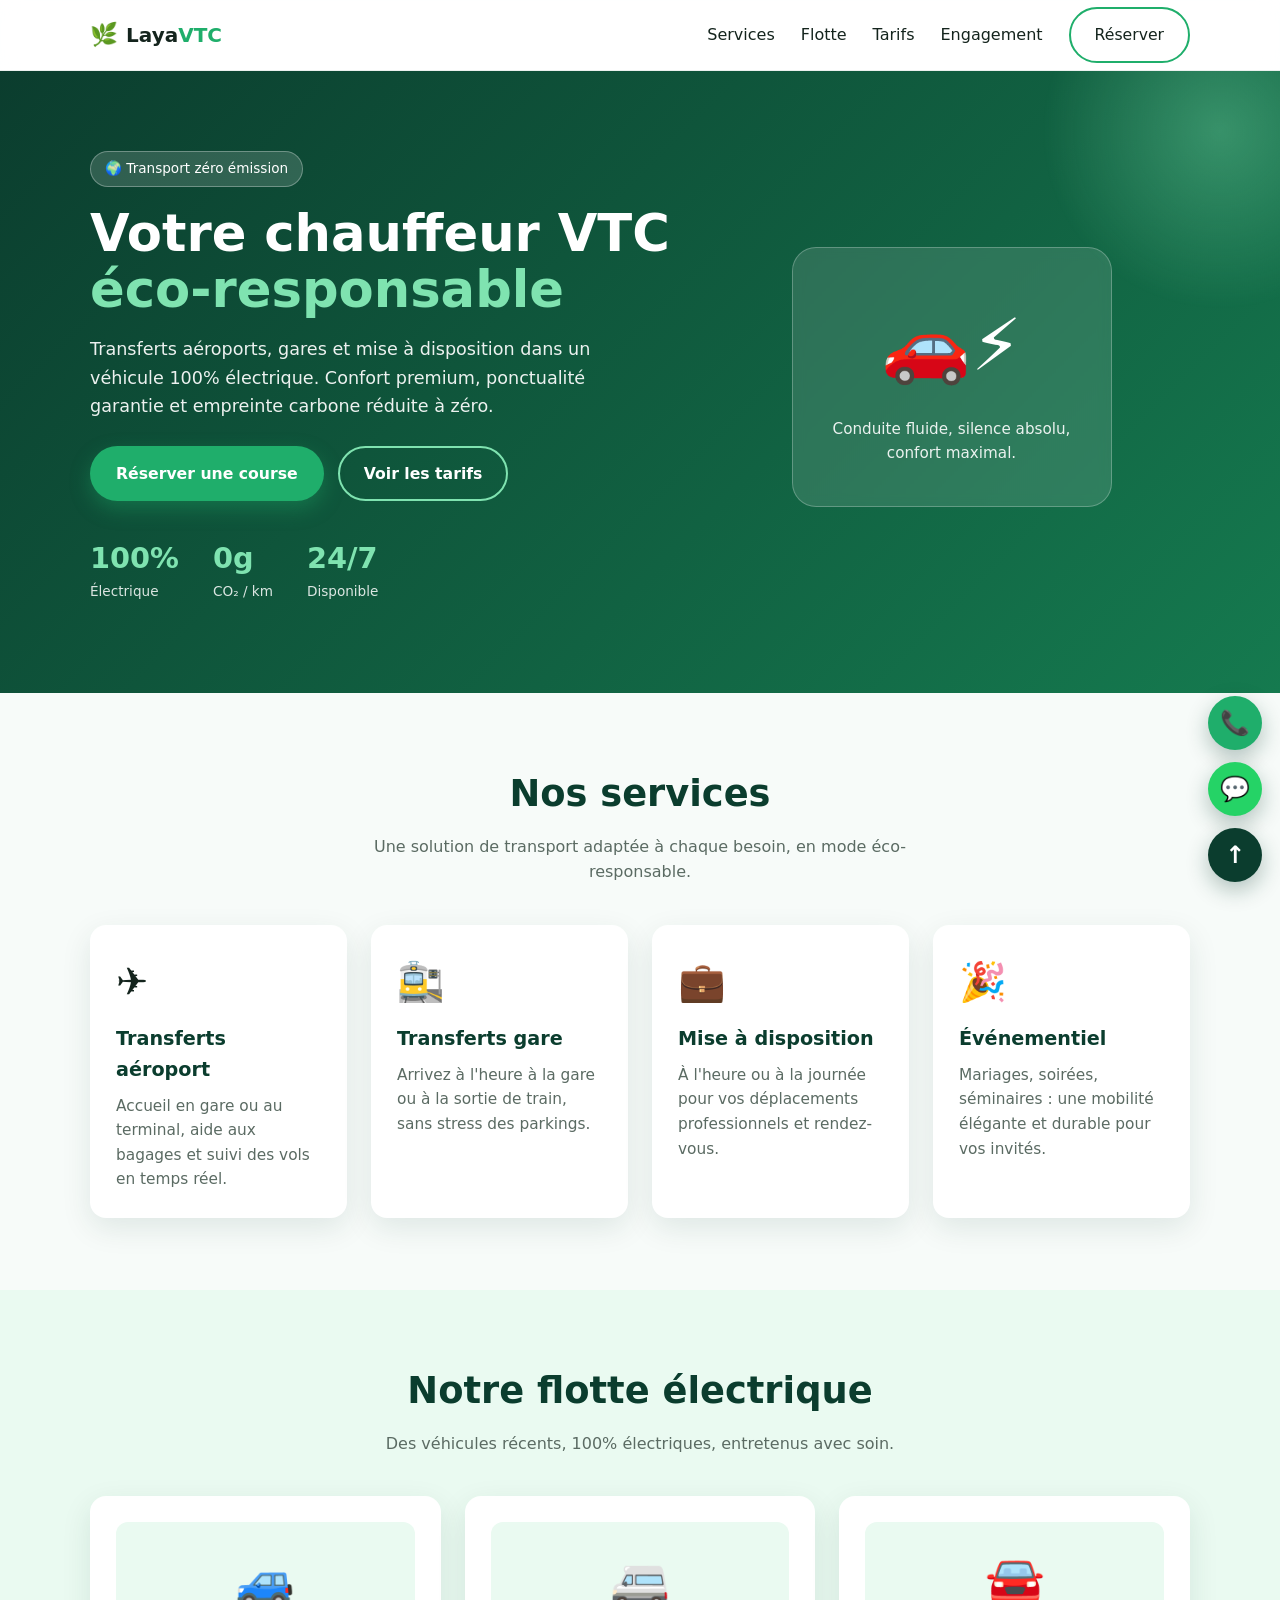
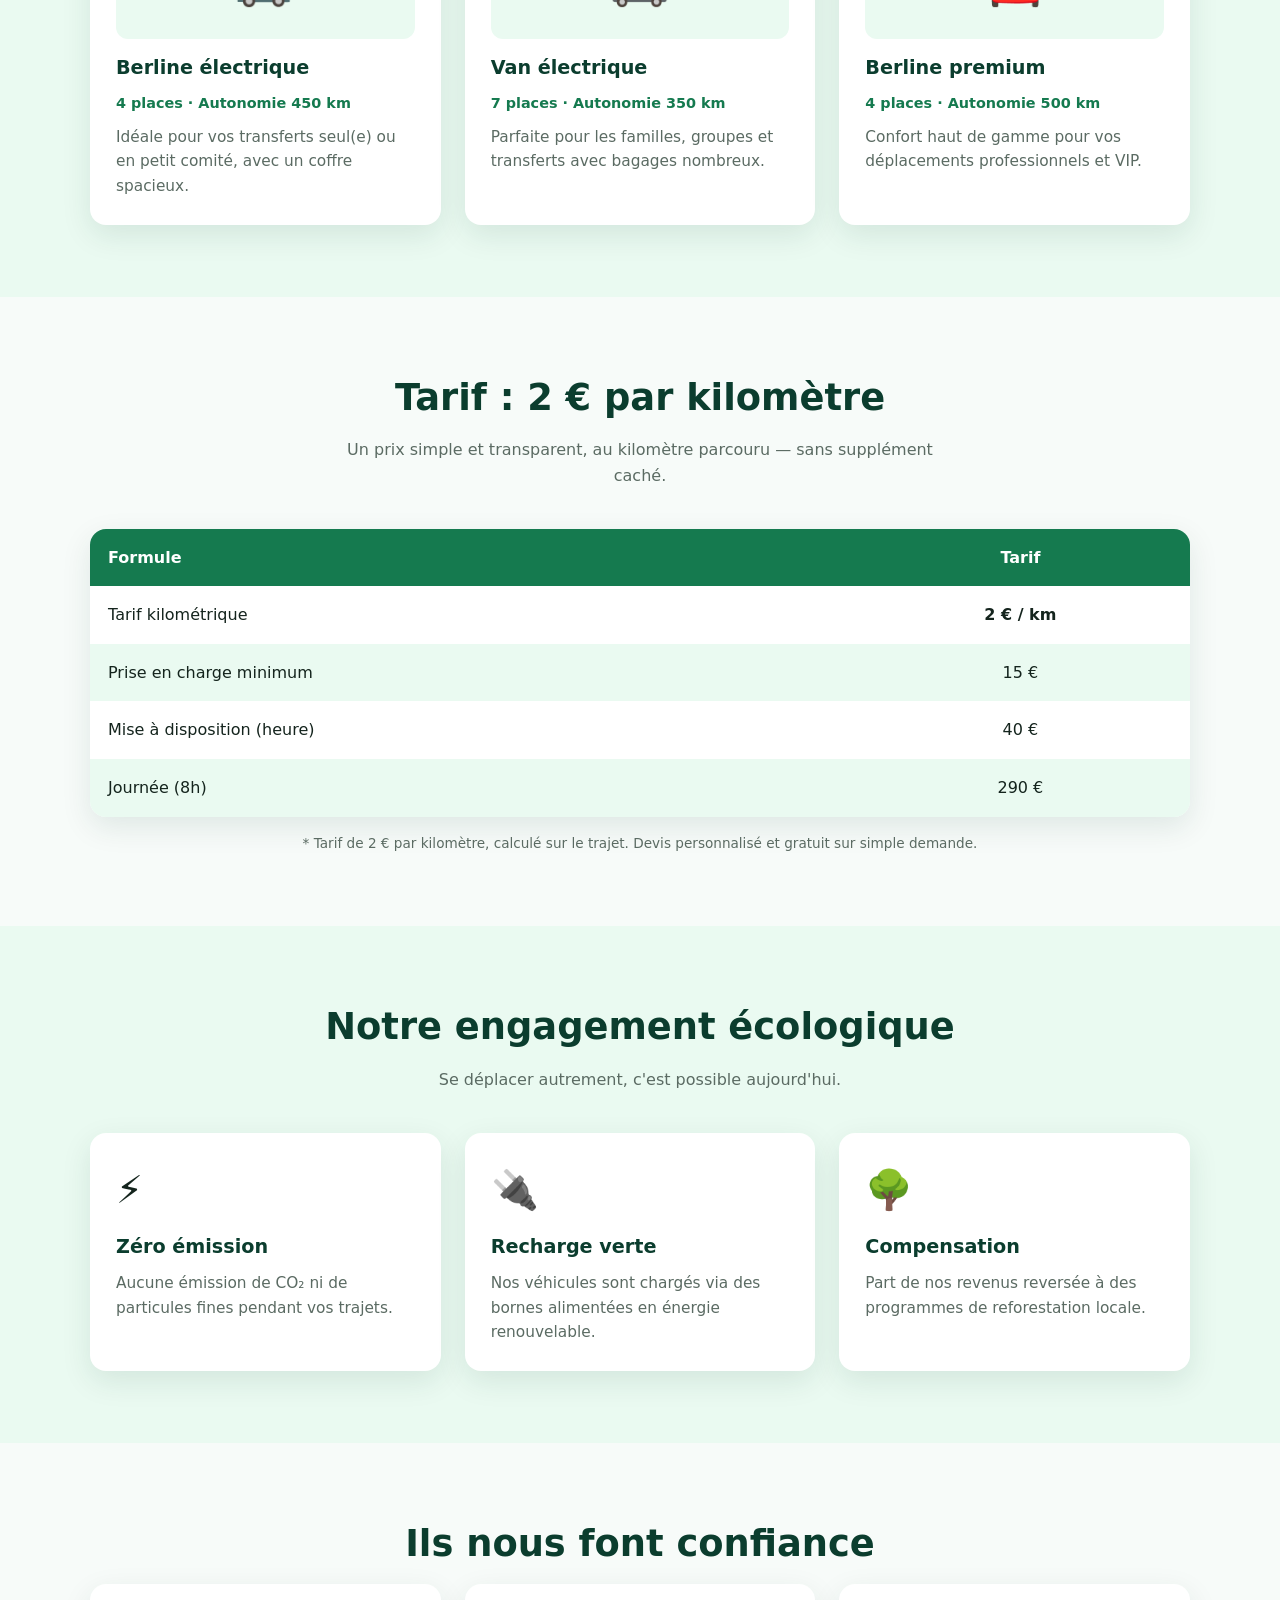
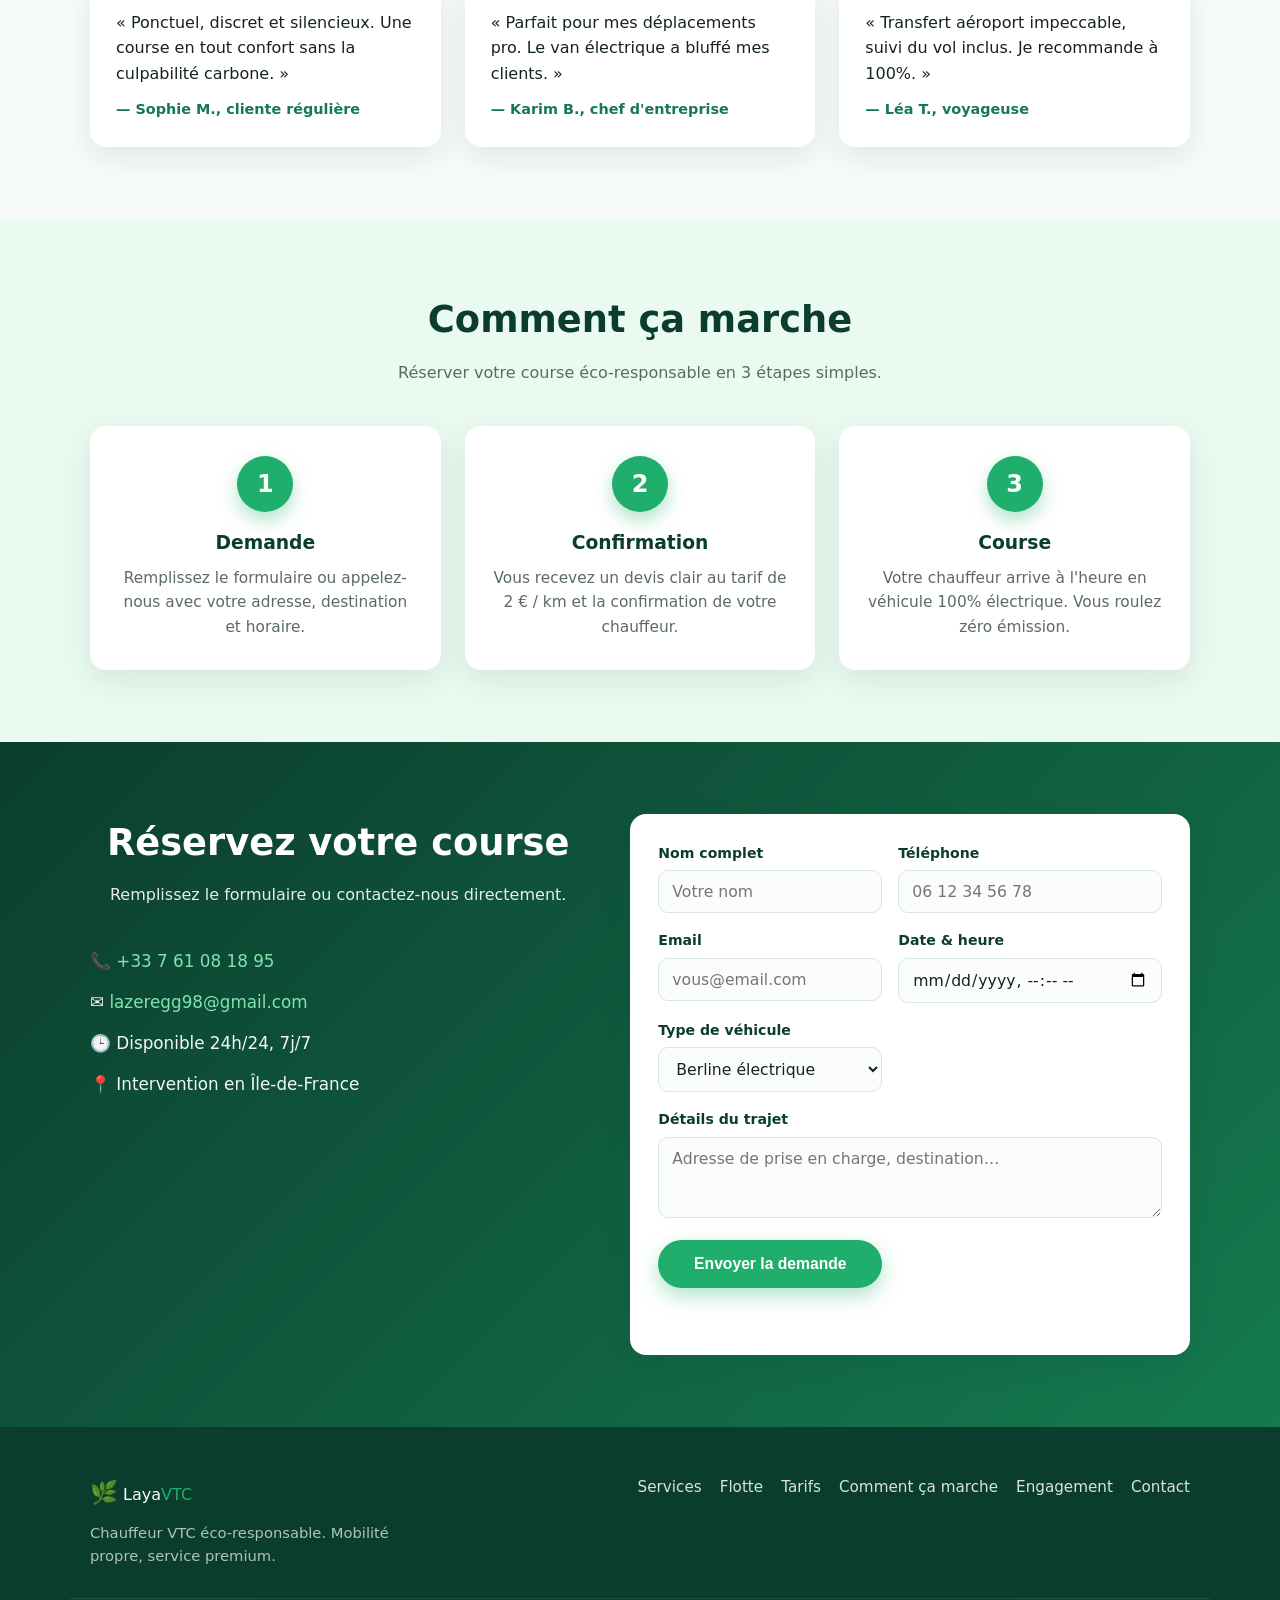
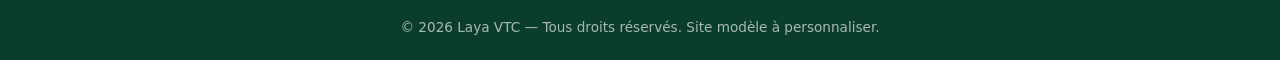
==== index.html @ 5035196f "Laya VTC : site vitrine VTC éco-responsable (Île-de-France, 2€/km, formulaire mail)" ====
<!DOCTYPE html>
<html lang="fr">
<head>
  <meta charset="UTF-8" />
  <meta name="viewport" content="width=device-width, initial-scale=1.0" />
  <meta name="description" content="Laya VTC — Chauffeur VTC éco-responsable. Transferts aéroports, gares et mise à disposition en véhicule 100% électrique. Réservez votre course zéro émission." />
  <title>Laya VTC — Chauffeur VTC éco-responsable en Île-de-France</title>
  <meta property="og:title" content="Laya VTC — Chauffeur VTC éco-responsable" />
  <meta property="og:description" content="Transferts aéroports, gares et mise à disposition en véhicule 100% électrique. Tarif 2 € / km en Île-de-France." />
  <meta property="og:type" content="website" />
  <meta property="og:locale" content="fr_FR" />
  <meta name="twitter:card" content="summary" />
  <meta name="theme-color" content="#0b3d2e" />
  <link rel="icon" href="data:image/svg+xml,%3Csvg xmlns='http://www.w3.org/2000/svg' viewBox='0 0 100 100'%3E%3Ctext y='.9em' font-size='90'%3E%F0%9F%8C%BF%3C/text%3E%3C/svg%3E" />
  <link rel="stylesheet" href="styles.css" />
</head>
<body>

  <!-- ===== HEADER / NAV ===== -->
  <header class="site-header" id="top">
    <div class="container nav">
      <a href="#top" class="logo">
        <span class="logo-mark">🌿</span>
        <span class="logo-text">Laya<span class="logo-accent">VTC</span></span>
      </a>
      <button class="nav-toggle" aria-label="Ouvrir le menu" aria-expanded="false">☰</button>
      <nav class="nav-links" aria-label="Navigation principale">
        <a href="#services">Services</a>
        <a href="#flotte">Flotte</a>
        <a href="#tarifs">Tarifs</a>
        <a href="#engagement">Engagement</a>
        <a href="#contact" class="btn btn-ghost">Réserver</a>
      </nav>
    </div>
  </header>

  <!-- ===== HERO ===== -->
  <section class="hero">
    <div class="container hero-inner">
      <div class="hero-text">
        <span class="badge">🌍 Transport zéro émission</span>
        <h1>Votre chauffeur VTC<br /><span class="hl">éco-responsable</span></h1>
        <p class="lead">
          Transferts aéroports, gares et mise à disposition dans un véhicule 100% électrique.
          Confort premium, ponctualité garantie et empreinte carbone réduite à zéro.
        </p>
        <div class="hero-actions">
          <a href="#contact" class="btn btn-primary">Réserver une course</a>
          <a href="#tarifs" class="btn btn-ghost">Voir les tarifs</a>
        </div>
        <ul class="hero-stats">
          <li><strong>100%</strong><span>Électrique</span></li>
          <li><strong>0g</strong><span>CO₂ / km</span></li>
          <li><strong>24/7</strong><span>Disponible</span></li>
        </ul>
      </div>
      <div class="hero-visual" aria-hidden="true">
        <div class="leaf-card">
          <div class="leaf-big">🚗⚡</div>
          <p>Conduite fluide, silence absolu, confort maximal.</p>
        </div>
      </div>
    </div>
  </section>

  <!-- ===== SERVICES ===== -->
  <section class="section" id="services">
    <div class="container">
      <h2 class="section-title">Nos services</h2>
      <p class="section-sub">Une solution de transport adaptée à chaque besoin, en mode éco-responsable.</p>
      <div class="grid grid-4">
        <article class="card">
          <div class="card-icon">✈️</div>
          <h3>Transferts aéroport</h3>
          <p>Accueil en gare ou au terminal, aide aux bagages et suivi des vols en temps réel.</p>
        </article>
        <article class="card">
          <div class="card-icon">🚉</div>
          <h3>Transferts gare</h3>
          <p>Arrivez à l'heure à la gare ou à la sortie de train, sans stress des parkings.</p>
        </article>
        <article class="card">
          <div class="card-icon">💼</div>
          <h3>Mise à disposition</h3>
          <p>À l'heure ou à la journée pour vos déplacements professionnels et rendez-vous.</p>
        </article>
        <article class="card">
          <div class="card-icon">🎉</div>
          <h3>Événementiel</h3>
          <p>Mariages, soirées, séminaires : une mobilité élégante et durable pour vos invités.</p>
        </article>
      </div>
    </div>
  </section>

  <!-- ===== FLOTTE ===== -->
  <section class="section section-alt" id="flotte">
    <div class="container">
      <h2 class="section-title">Notre flotte électrique</h2>
      <p class="section-sub">Des véhicules récents, 100% électriques, entretenus avec soin.</p>
      <div class="grid grid-3">
        <article class="fleet-card">
          <div class="fleet-img">🚙</div>
          <h3>Berline électrique</h3>
          <p class="fleet-meta">4 places · Autonomie 450 km</p>
          <p>Idéale pour vos transferts seul(e) ou en petit comité, avec un coffre spacieux.</p>
        </article>
        <article class="fleet-card">
          <div class="fleet-img">🚐</div>
          <h3>Van électrique</h3>
          <p class="fleet-meta">7 places · Autonomie 350 km</p>
          <p>Parfaite pour les familles, groupes et transferts avec bagages nombreux.</p>
        </article>
        <article class="fleet-card">
          <div class="fleet-img">🚘</div>
          <h3>Berline premium</h3>
          <p class="fleet-meta">4 places · Autonomie 500 km</p>
          <p>Confort haut de gamme pour vos déplacements professionnels et VIP.</p>
        </article>
      </div>
    </div>
  </section>

  <!-- ===== TARIFS ===== -->
  <section class="section" id="tarifs">
    <div class="container">
      <h2 class="section-title">Tarif : 2 € par kilomètre</h2>
      <p class="section-sub">Un prix simple et transparent, au kilomètre parcouru — sans supplément caché.</p>
      <div class="table-wrap">
        <table class="tarifs">
          <thead>
            <tr>
              <th>Formule</th>
              <th>Tarif</th>
            </tr>
          </thead>
          <tbody>
            <tr><td>Tarif kilométrique</td><td><strong>2 € / km</strong></td></tr>
            <tr><td>Prise en charge minimum</td><td>15 €</td></tr>
            <tr><td>Mise à disposition (heure)</td><td>40 €</td></tr>
            <tr><td>Journée (8h)</td><td>290 €</td></tr>
          </tbody>
        </table>
      </div>
      <p class="note">* Tarif de 2 € par kilomètre, calculé sur le trajet. Devis personnalisé et gratuit sur simple demande.</p>
    </div>
  </section>

  <!-- ===== ENGAGEMENT ===== -->
  <section class="section section-alt" id="engagement">
    <div class="container">
      <h2 class="section-title">Notre engagement écologique</h2>
      <p class="section-sub">Se déplacer autrement, c'est possible aujourd'hui.</p>
      <div class="grid grid-3">
        <article class="eco-card">
          <div class="eco-icon">⚡</div>
          <h3>Zéro émission</h3>
          <p>Aucune émission de CO₂ ni de particules fines pendant vos trajets.</p>
        </article>
        <article class="eco-card">
          <div class="eco-icon">🔌</div>
          <h3>Recharge verte</h3>
          <p>Nos véhicules sont chargés via des bornes alimentées en énergie renouvelable.</p>
        </article>
        <article class="eco-card">
          <div class="eco-icon">🌳</div>
          <h3>Compensation</h3>
          <p>Part de nos revenus reversée à des programmes de reforestation locale.</p>
        </article>
      </div>
    </div>
  </section>

  <!-- ===== TÉMOIGNAGES ===== -->
  <section class="section" id="temoignages">
    <div class="container">
      <h2 class="section-title">Ils nous font confiance</h2>
      <div class="grid grid-3">
        <blockquote class="quote">
          <p>« Ponctuel, discret et silencieux. Une course en tout confort sans la culpabilité carbone. »</p>
          <footer>— Sophie M., cliente régulière</footer>
        </blockquote>
        <blockquote class="quote">
          <p>« Parfait pour mes déplacements pro. Le van électrique a bluffé mes clients. »</p>
          <footer>— Karim B., chef d'entreprise</footer>
        </blockquote>
        <blockquote class="quote">
          <p>« Transfert aéroport impeccable, suivi du vol inclus. Je recommande à 100%. »</p>
          <footer>— Léa T., voyageuse</footer>
        </blockquote>
      </div>
    </div>
  </section>

  <!-- ===== COMMENT ÇA MARCHE ===== -->
  <section class="section section-alt" id="comment">
    <div class="container">
      <h2 class="section-title">Comment ça marche</h2>
      <p class="section-sub">Réserver votre course éco-responsable en 3 étapes simples.</p>
      <div class="grid grid-3 steps">
        <div class="step-card">
          <div class="step-num">1</div>
          <h3>Demande</h3>
          <p>Remplissez le formulaire ou appelez-nous avec votre adresse, destination et horaire.</p>
        </div>
        <div class="step-card">
          <div class="step-num">2</div>
          <h3>Confirmation</h3>
          <p>Vous recevez un devis clair au tarif de 2 € / km et la confirmation de votre chauffeur.</p>
        </div>
        <div class="step-card">
          <div class="step-num">3</div>
          <h3>Course</h3>
          <p>Votre chauffeur arrive à l'heure en véhicule 100% électrique. Vous roulez zéro émission.</p>
        </div>
      </div>
    </div>
  </section>

  <!-- ===== CONTACT ===== -->
  <section class="section section-contact" id="contact">
    <div class="container contact-inner">
      <div class="contact-info">
        <h2 class="section-title light">Réservez votre course</h2>
        <p class="section-sub light">Remplissez le formulaire ou contactez-nous directement.</p>
        <ul class="contact-list">
          <li>📞 <a href="tel:+33761081895">+33 7 61 08 18 95</a></li>
          <li>✉️ <a href="mailto:lazeregg98@gmail.com">lazeregg98@gmail.com</a></li>
          <li>🕒 Disponible 24h/24, 7j/7</li>
          <li>📍 Intervention en Île-de-France</li>
        </ul>
      </div>
      <form class="contact-form" id="booking-form" novalidate>
        <div class="field">
          <label for="name">Nom complet</label>
          <input type="text" id="name" name="name" required placeholder="Votre nom" />
        </div>
        <div class="field">
          <label for="phone">Téléphone</label>
          <input type="tel" id="phone" name="phone" required placeholder="06 12 34 56 78" />
        </div>
        <div class="field">
          <label for="email">Email</label>
          <input type="email" id="email" name="email" required placeholder="vous@email.com" />
        </div>
        <div class="field">
          <label for="date">Date & heure</label>
          <input type="datetime-local" id="date" name="date" required />
        </div>
        <div class="field">
          <label for="vehicule">Type de véhicule</label>
          <select id="vehicule" name="vehicule">
            <option value="berline">Berline électrique</option>
            <option value="van">Van électrique</option>
            <option value="premium">Berline premium</option>
          </select>
        </div>
        <div class="field field-full">
          <label for="message">Détails du trajet</label>
          <textarea id="message" name="message" rows="3" placeholder="Adresse de prise en charge, destination…"></textarea>
        </div>
        <button type="submit" class="btn btn-primary btn-full">Envoyer la demande</button>
        <p class="form-status" id="form-status" role="status" aria-live="polite"></p>
      </form>
    </div>
  </section>

  <!-- ===== BOUTON FLOTTANT (appel / WhatsApp) ===== -->
  <div class="float-actions" aria-label="Actions rapides">
    <a class="float-btn float-call" href="tel:+33761081895" aria-label="Appeler Laya VTC">📞</a>
    <a class="float-btn float-wa" href="https://wa.me/33761081895" target="_blank" rel="noopener" aria-label="WhatsApp Laya VTC">💬</a>
    <a class="float-btn float-top" href="#top" aria-label="Haut de page">↑</a>
  </div>

  <!-- ===== FOOTER ===== -->
  <footer class="site-footer">
    <div class="container footer-inner">
      <div class="footer-brand">
        <span class="logo-mark">🌿</span>
        <span class="logo-text">Laya<span class="logo-accent">VTC</span></span>
        <p>Chauffeur VTC éco-responsable. Mobilité propre, service premium.</p>
      </div>
      <nav class="footer-links" aria-label="Liens de pied de page">
        <a href="#services">Services</a>
        <a href="#flotte">Flotte</a>
        <a href="#tarifs">Tarifs</a>
        <a href="#comment">Comment ça marche</a>
        <a href="#engagement">Engagement</a>
        <a href="#contact">Contact</a>
      </nav>
    </div>
    <div class="container footer-bottom">
      <p>© <span id="year"></span> Laya VTC — Tous droits réservés. Site modèle à personnaliser.</p>
    </div>
  </footer>

  <script src="script.js"></script>
</body>
</html>
---- styles.css ----
/* ===== Variables & reset ===== */
:root {
  --green-900: #0b3d2e;
  --green-700: #157a4f;
  --green-500: #1fae6b;
  --green-300: #7fe3b0;
  --green-50:  #eafaf1;
  --ink:       #14241d;
  --muted:     #5b6b63;
  --white:     #ffffff;
  --bg:        #f7fbf9;
  --shadow:    0 10px 30px rgba(11, 61, 46, 0.10);
  --radius:    16px;
  --maxw:      1140px;
  font-synthesis: none;
}

* { box-sizing: border-box; margin: 0; padding: 0; }

html { scroll-behavior: smooth; }

body {
  font-family: "Segoe UI", system-ui, -apple-system, Roboto, Helvetica, Arial, sans-serif;
  color: var(--ink);
  background: var(--bg);
  line-height: 1.6;
  -webkit-font-smoothing: antialiased;
}

img { max-width: 100%; display: block; }

.container {
  width: 100%;
  max-width: var(--maxw);
  margin: 0 auto;
  padding: 0 20px;
}

/* ===== Buttons ===== */
.btn {
  display: inline-block;
  padding: 13px 24px;
  border-radius: 999px;
  font-weight: 600;
  text-decoration: none;
  font-size: 0.98rem;
  cursor: pointer;
  border: 2px solid transparent;
  transition: transform .15s ease, box-shadow .15s ease, background .15s ease;
}
.btn:hover { transform: translateY(-2px); }
.btn-primary {
  background: var(--green-500);
  color: var(--white);
  box-shadow: 0 8px 20px rgba(31, 174, 107, 0.35);
}
.btn-primary:hover { background: var(--green-700); }
.btn-ghost {
  background: transparent;
  color: var(--green-700);
  border-color: var(--green-500);
}
.btn-ghost:hover { background: var(--green-50); }
.btn-full { width: 100%; margin-top: 6px; }

/* ===== Header ===== */
.site-header {
  position: sticky;
  top: 0;
  z-index: 50;
  background: rgba(255, 255, 255, 0.9);
  backdrop-filter: blur(10px);
  border-bottom: 1px solid rgba(11, 61, 46, 0.08);
}
.nav {
  display: flex;
  align-items: center;
  justify-content: space-between;
  height: 70px;
}
.logo { display: flex; align-items: center; gap: 8px; text-decoration: none; color: var(--ink); font-weight: 700; font-size: 1.25rem; }
.logo-mark { font-size: 1.4rem; }
.logo-accent { color: var(--green-500); }
.nav-links { display: flex; align-items: center; gap: 26px; }
.nav-links a { color: var(--ink); text-decoration: none; font-weight: 500; }
.nav-links a:hover { color: var(--green-700); }
.nav-toggle {
  display: none;
  background: none; border: none; font-size: 1.6rem; cursor: pointer; color: var(--green-700);
}

/* ===== Hero ===== */
.hero {
  background: linear-gradient(135deg, var(--green-900), var(--green-700));
  color: var(--white);
  padding: 80px 0 90px;
  position: relative;
  overflow: hidden;
}
.hero::after {
  content: "";
  position: absolute;
  right: -120px; top: -120px;
  width: 360px; height: 360px;
  background: radial-gradient(circle, rgba(127,227,176,0.35), transparent 70%);
}
.hero-inner {
  display: grid;
  grid-template-columns: 1.1fr 0.9fr;
  gap: 40px;
  align-items: center;
}
.badge {
  display: inline-block;
  background: rgba(255,255,255,0.15);
  border: 1px solid rgba(255,255,255,0.3);
  padding: 6px 14px;
  border-radius: 999px;
  font-size: 0.85rem;
  margin-bottom: 18px;
}
.hero h1 { font-size: clamp(2.1rem, 5vw, 3.2rem); line-height: 1.1; margin-bottom: 18px; }
.hl { color: var(--green-300); }
.lead { font-size: 1.1rem; max-width: 520px; color: rgba(255,255,255,0.92); margin-bottom: 26px; }
.hero-actions { display: flex; gap: 14px; flex-wrap: wrap; margin-bottom: 34px; }
.hero-actions .btn-ghost { color: var(--white); border-color: var(--green-300); }
.hero-actions .btn-ghost:hover { background: rgba(255,255,255,0.12); }
.hero-stats { display: flex; gap: 34px; list-style: none; }
.hero-stats li { display: flex; flex-direction: column; }
.hero-stats strong { font-size: 1.8rem; color: var(--green-300); }
.hero-stats span { font-size: 0.85rem; opacity: 0.85; }

.hero-visual { display: flex; justify-content: center; }
.leaf-card {
  background: rgba(255,255,255,0.12);
  border: 1px solid rgba(255,255,255,0.25);
  border-radius: 24px;
  padding: 40px;
  text-align: center;
  backdrop-filter: blur(6px);
  max-width: 320px;
}
.leaf-big { font-size: 4.5rem; margin-bottom: 14px; }
.leaf-card p { font-size: 0.95rem; color: rgba(255,255,255,0.9); }

/* ===== Sections ===== */
.section { padding: 72px 0; }
.section-alt { background: var(--green-50); }
.section-title { font-size: clamp(1.6rem, 3.5vw, 2.3rem); text-align: center; margin-bottom: 10px; color: var(--green-900); }
.section-sub { text-align: center; color: var(--muted); max-width: 620px; margin: 0 auto 40px; }
.section-title.light, .section-sub.light { color: var(--white); }
.section-sub.light { opacity: 0.9; }

/* ===== Grids & cards ===== */
.grid { display: grid; gap: 24px; }
.grid-3 { grid-template-columns: repeat(3, 1fr); }
.grid-4 { grid-template-columns: repeat(4, 1fr); }

.card, .fleet-card, .eco-card, .quote {
  background: var(--white);
  border-radius: var(--radius);
  padding: 26px;
  box-shadow: var(--shadow);
  transition: transform .18s ease, box-shadow .18s ease;
}
.card:hover, .fleet-card:hover, .eco-card:hover { transform: translateY(-6px); box-shadow: 0 16px 40px rgba(11,61,46,0.16); }
.card-icon, .eco-icon { font-size: 2.4rem; margin-bottom: 12px; }
.card h3, .fleet-card h3, .eco-card h3 { color: var(--green-900); margin-bottom: 8px; font-size: 1.2rem; }
.card p, .fleet-card p, .eco-card p { color: var(--muted); font-size: 0.96rem; }

.fleet-img { font-size: 3rem; text-align: center; margin-bottom: 14px; background: var(--green-50); border-radius: 12px; padding: 20px; }
.fleet-meta { color: var(--green-700) !important; font-weight: 600; font-size: 0.9rem !important; margin-bottom: 10px; }

.quote { font-style: italic; }
.quote p { color: var(--ink); margin-bottom: 12px; }
.quote footer { color: var(--green-700); font-weight: 600; font-style: normal; font-size: 0.9rem; }

/* ===== Tarifs table ===== */
.table-wrap { overflow-x: auto; border-radius: var(--radius); box-shadow: var(--shadow); background: var(--white); }
.tarifs { width: 100%; border-collapse: collapse; min-width: 540px; }
.tarifs th, .tarifs td { padding: 16px 18px; text-align: center; }
.tarifs thead { background: var(--green-700); color: var(--white); }
.tarifs th:first-child, .tarifs td:first-child { text-align: left; }
.tarifs tbody tr:nth-child(even) { background: var(--green-50); }
.tarifs tbody tr:hover { background: var(--green-300); }
.note { text-align: center; color: var(--muted); font-size: 0.85rem; margin-top: 16px; }

/* ===== Contact ===== */
.section-contact { background: linear-gradient(135deg, var(--green-900), var(--green-700)); }
.contact-inner { display: grid; grid-template-columns: 1fr 1fr; gap: 44px; align-items: start; }
.contact-list { list-style: none; margin-top: 22px; display: flex; flex-direction: column; gap: 14px; }
.contact-list li { color: rgba(255,255,255,0.95); font-size: 1.05rem; }
.contact-list a { color: var(--green-300); text-decoration: none; }
.contact-list a:hover { text-decoration: underline; }

.contact-form { background: var(--white); border-radius: var(--radius); padding: 28px; box-shadow: var(--shadow); display: grid; grid-template-columns: 1fr 1fr; gap: 16px; }
.field { display: flex; flex-direction: column; gap: 6px; }
.field-full { grid-column: 1 / -1; }
.field label { font-size: 0.88rem; font-weight: 600; color: var(--green-900); }
.field input, .field select, .field textarea {
  border: 1.5px solid #d7e6df;
  border-radius: 10px;
  padding: 11px 13px;
  font-size: 0.98rem;
  font-family: inherit;
  color: var(--ink);
  background: #fbfdfc;
  transition: border-color .15s ease;
}
.field input:focus, .field select:focus, .field textarea:focus { outline: none; border-color: var(--green-500); }
.field textarea { resize: vertical; }
.form-status { grid-column: 1 / -1; margin-top: 4px; font-weight: 600; min-height: 1.2em; }
.form-status.ok { color: var(--green-700); }
.form-status.err { color: #c0392b; }

/* ===== Footer ===== */
.site-footer { background: var(--green-900); color: rgba(255,255,255,0.85); padding: 48px 0 22px; }
.footer-inner { display: flex; justify-content: space-between; gap: 40px; flex-wrap: wrap; align-items: flex-start; }
.footer-brand { max-width: 320px; }
.footer-brand .logo-text { color: var(--white); }
.footer-brand p { margin-top: 10px; font-size: 0.92rem; opacity: 0.8; }
.footer-links { display: flex; flex-wrap: wrap; gap: 18px; }
.footer-links a { color: rgba(255,255,255,0.85); text-decoration: none; font-size: 0.95rem; }
.footer-links a:hover { color: var(--green-300); }
.footer-bottom { margin-top: 30px; padding-top: 18px; border-top: 1px solid rgba(255,255,255,0.12); text-align: center; font-size: 0.85rem; opacity: 0.75; }

.step-card {
  background: var(--white);
  border-radius: var(--radius);
  padding: 30px 26px;
  box-shadow: var(--shadow);
  text-align: center;
  position: relative;
  transition: transform .18s ease;
}
.step-card:hover { transform: translateY(-6px); }
.step-num {
  width: 56px; height: 56px;
  margin: 0 auto 16px;
  border-radius: 50%;
  background: var(--green-500);
  color: var(--white);
  font-size: 1.5rem; font-weight: 700;
  display: flex; align-items: center; justify-content: center;
  box-shadow: 0 8px 18px rgba(31,174,107,0.35);
}
.step-card h3 { color: var(--green-900); margin-bottom: 8px; }
.step-card p { color: var(--muted); font-size: 0.96rem; }

/* ===== Boutons flottants ===== */
.float-actions {
  position: fixed;
  right: 18px;
  bottom: 18px;
  z-index: 60;
  display: flex;
  flex-direction: column;
  gap: 12px;
}
.float-btn {
  width: 54px; height: 54px;
  border-radius: 50%;
  display: flex; align-items: center; justify-content: center;
  font-size: 1.5rem;
  text-decoration: none;
  box-shadow: 0 8px 22px rgba(11,61,46,0.30);
  transition: transform .15s ease;
}
.float-btn:hover { transform: scale(1.08); }
.float-call { background: var(--green-500); }
.float-wa { background: #25D366; }
.float-top { background: var(--green-900); color: var(--white); font-weight: 700; }
@media (max-width: 640px) {
  .float-actions { right: 12px; bottom: 12px; }
  .float-btn { width: 48px; height: 48px; font-size: 1.3rem; }
}
@media (max-width: 920px) {
  .grid-4 { grid-template-columns: repeat(2, 1fr); }
  .grid-3 { grid-template-columns: repeat(2, 1fr); }
  .hero-inner { grid-template-columns: 1fr; }
  .hero-visual { order: -1; }
  .contact-inner { grid-template-columns: 1fr; }
}
@media (max-width: 640px) {
  .nav-links {
    position: absolute; top: 70px; left: 0; right: 0;
    flex-direction: column; gap: 0; background: var(--white);
    border-bottom: 1px solid rgba(11,61,46,0.1);
    max-height: 0; overflow: hidden; transition: max-height .25s ease;
  }
  .nav-links.open { max-height: 360px; }
  .nav-links a { padding: 14px 20px; width: 100%; }
  .nav-toggle { display: block; }
  .grid-3, .grid-4 { grid-template-columns: 1fr; }
  .contact-form { grid-template-columns: 1fr; }
  .hero-stats { gap: 22px; }
}
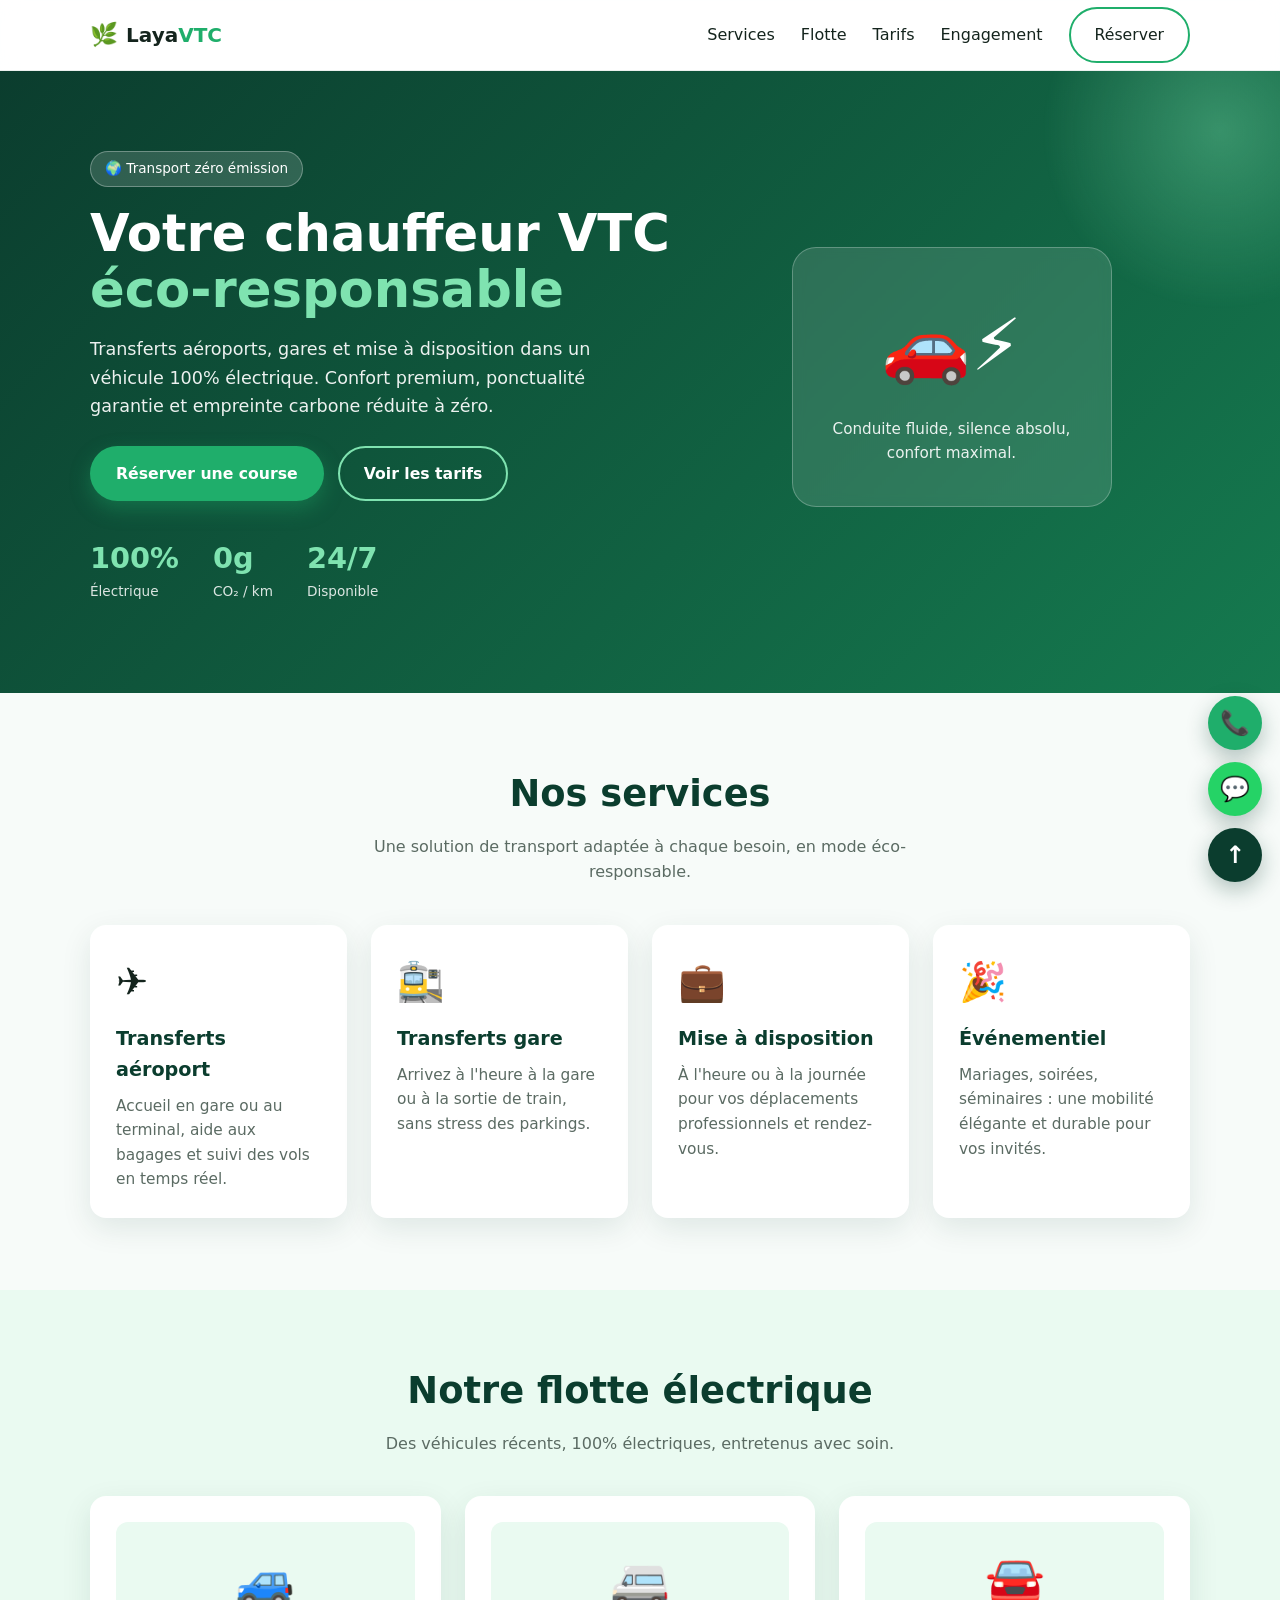
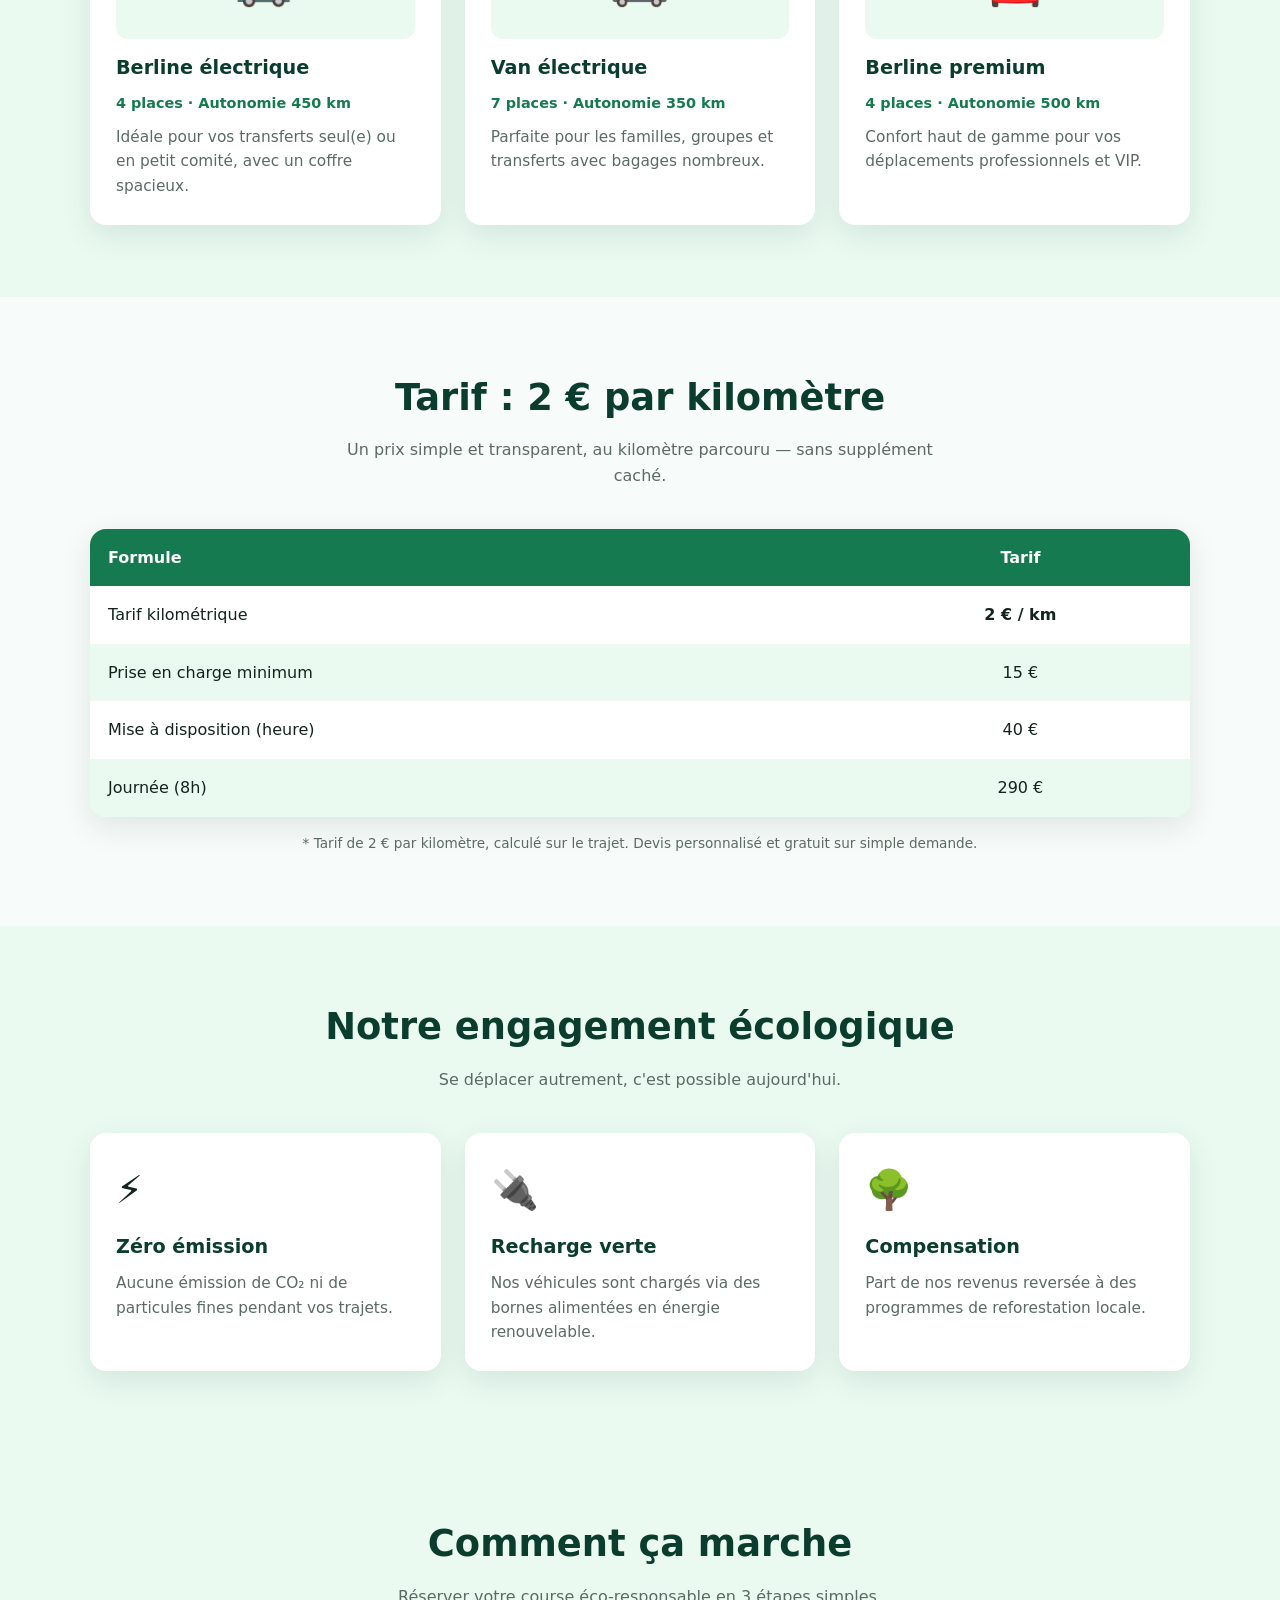
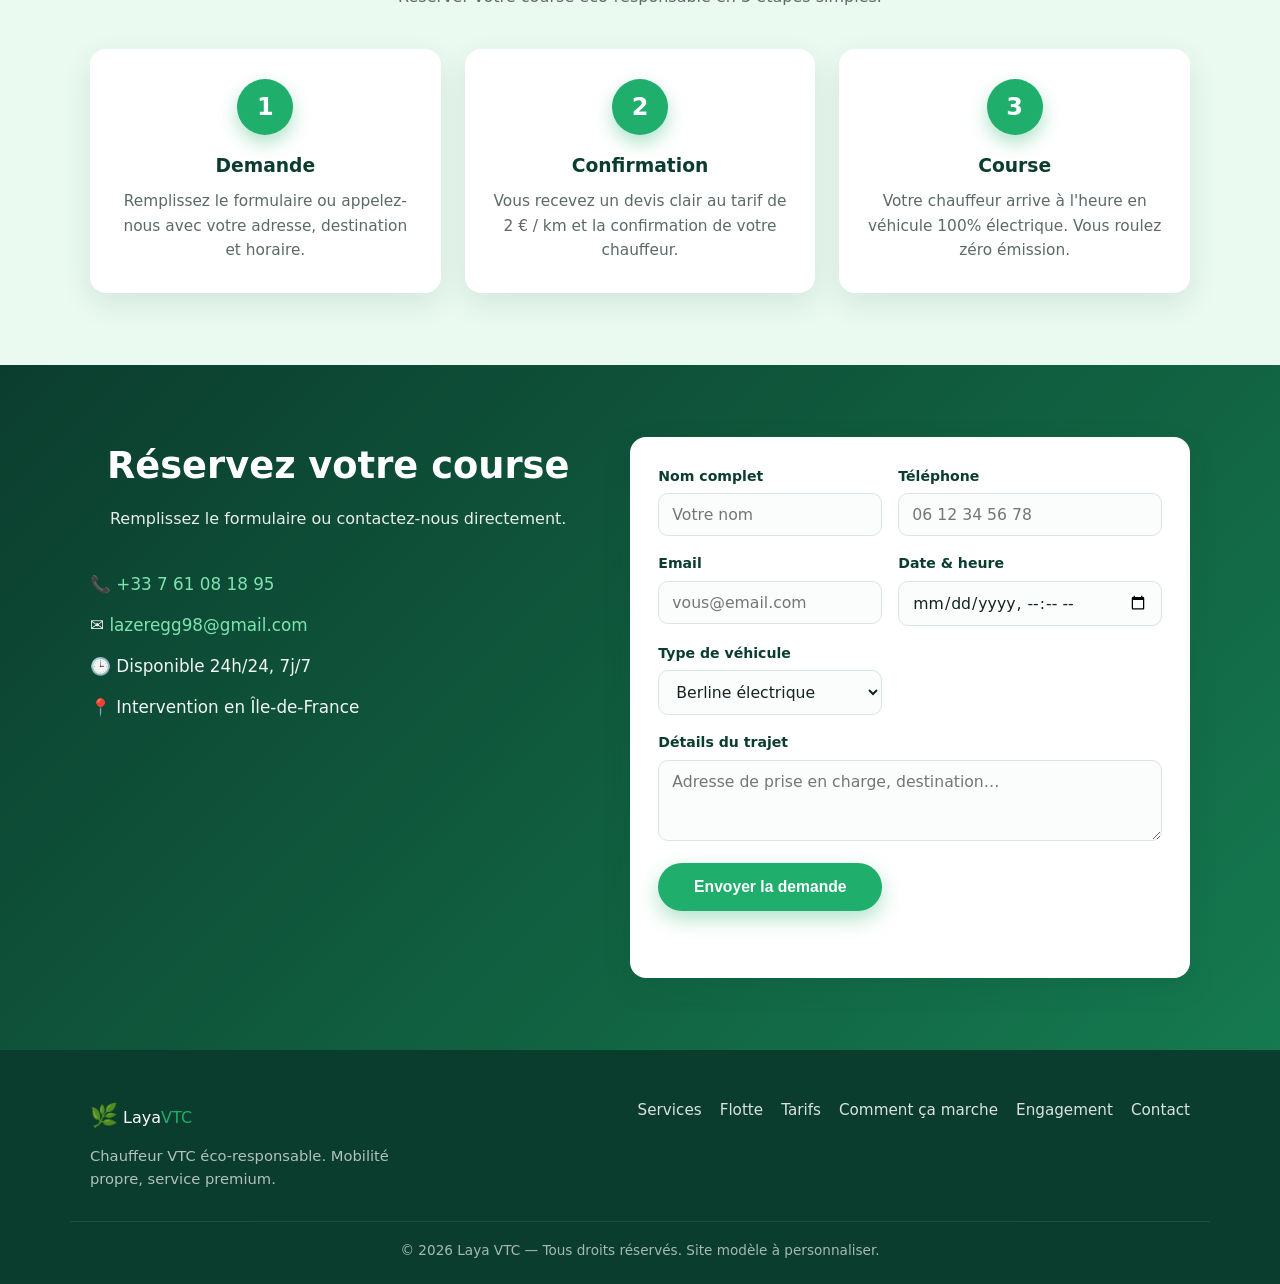
==== commit 1cb0b40b: "Suppression des témoignages fictifs + nettoyage CSS" ====
--- a/index.html
+++ b/index.html
@@ -171,27 +171,6 @@
     </div>
   </section>
 
-  <!-- ===== TÉMOIGNAGES ===== -->
-  <section class="section" id="temoignages">
-    <div class="container">
-      <h2 class="section-title">Ils nous font confiance</h2>
-      <div class="grid grid-3">
-        <blockquote class="quote">
-          <p>« Ponctuel, discret et silencieux. Une course en tout confort sans la culpabilité carbone. »</p>
-          <footer>— Sophie M., cliente régulière</footer>
-        </blockquote>
-        <blockquote class="quote">
-          <p>« Parfait pour mes déplacements pro. Le van électrique a bluffé mes clients. »</p>
-          <footer>— Karim B., chef d'entreprise</footer>
-        </blockquote>
-        <blockquote class="quote">
-          <p>« Transfert aéroport impeccable, suivi du vol inclus. Je recommande à 100%. »</p>
-          <footer>— Léa T., voyageuse</footer>
-        </blockquote>
-      </div>
-    </div>
-  </section>
-
   <!-- ===== COMMENT ÇA MARCHE ===== -->
   <section class="section section-alt" id="comment">
     <div class="container">
--- a/styles.css
+++ b/styles.css
@@ -156,7 +156,7 @@
 .grid-3 { grid-template-columns: repeat(3, 1fr); }
 .grid-4 { grid-template-columns: repeat(4, 1fr); }
 
-.card, .fleet-card, .eco-card, .quote {
+.card, .fleet-card, .eco-card {
   background: var(--white);
   border-radius: var(--radius);
   padding: 26px;
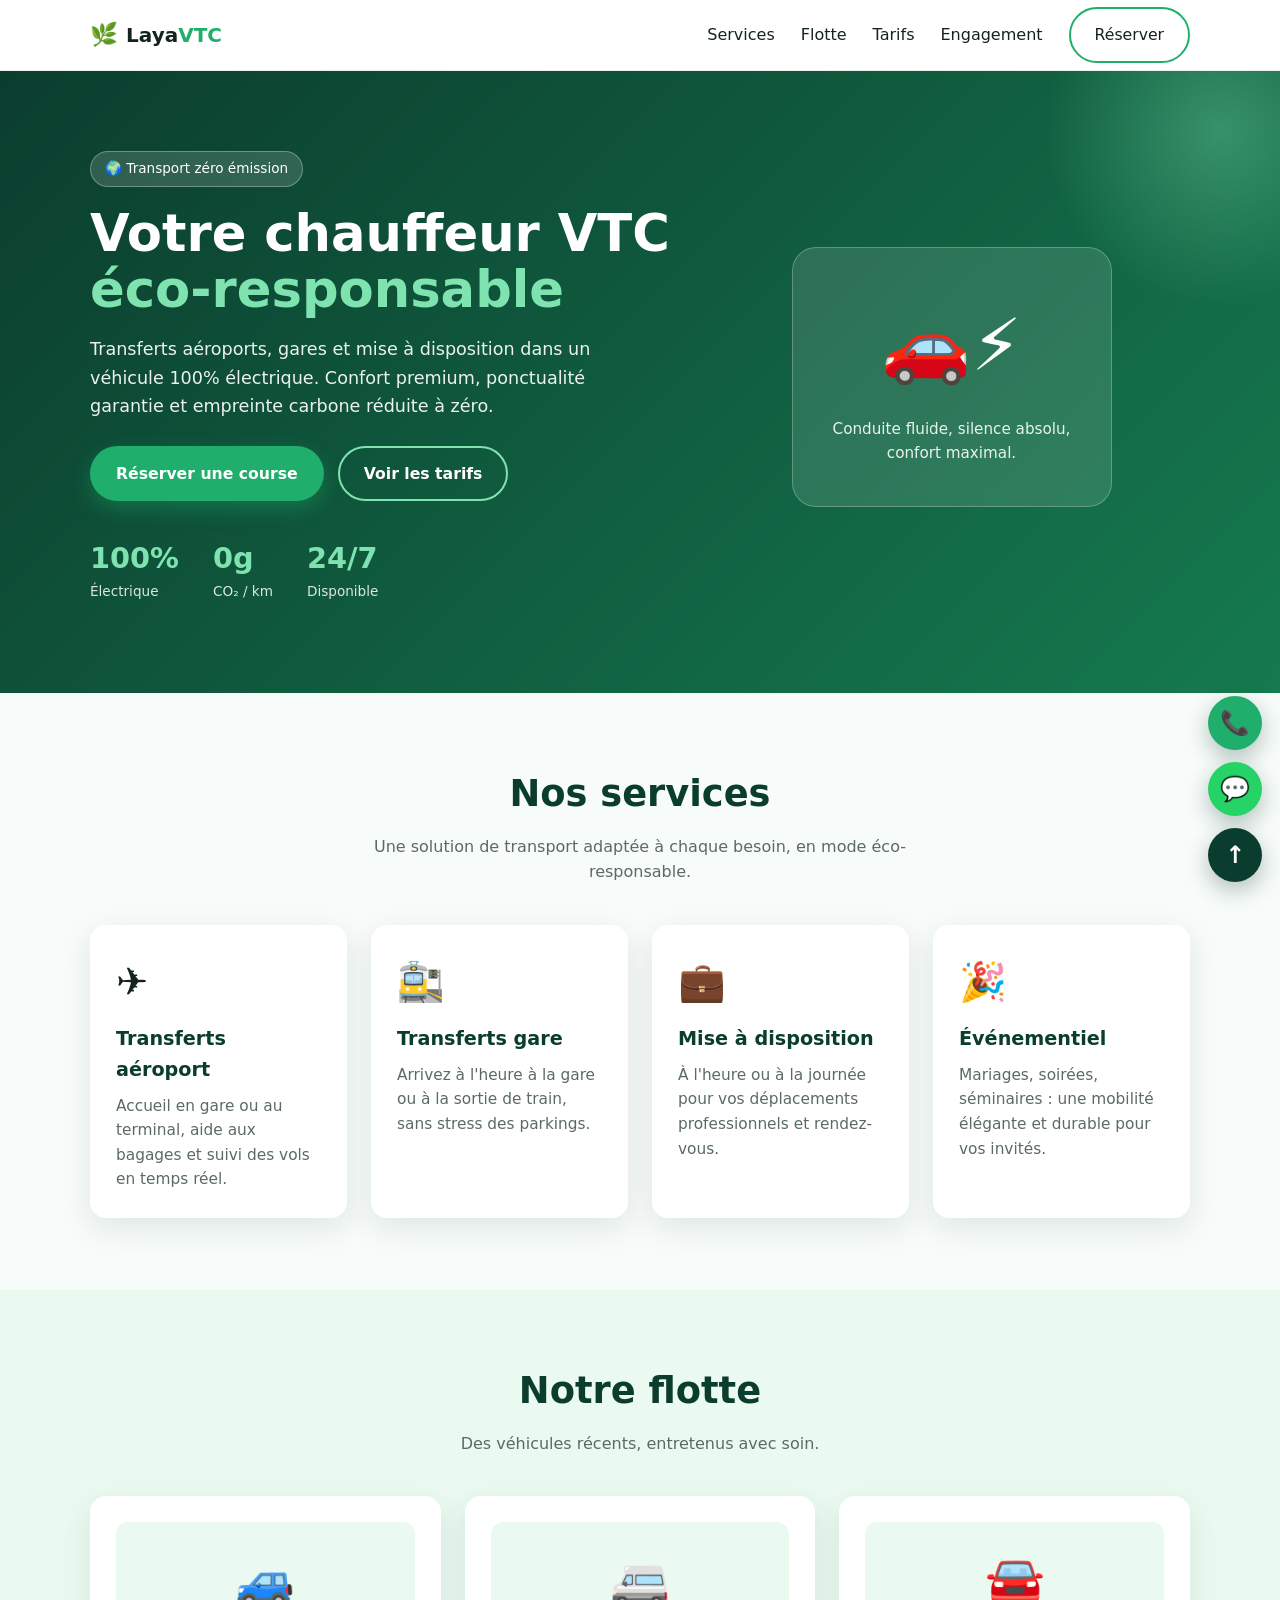
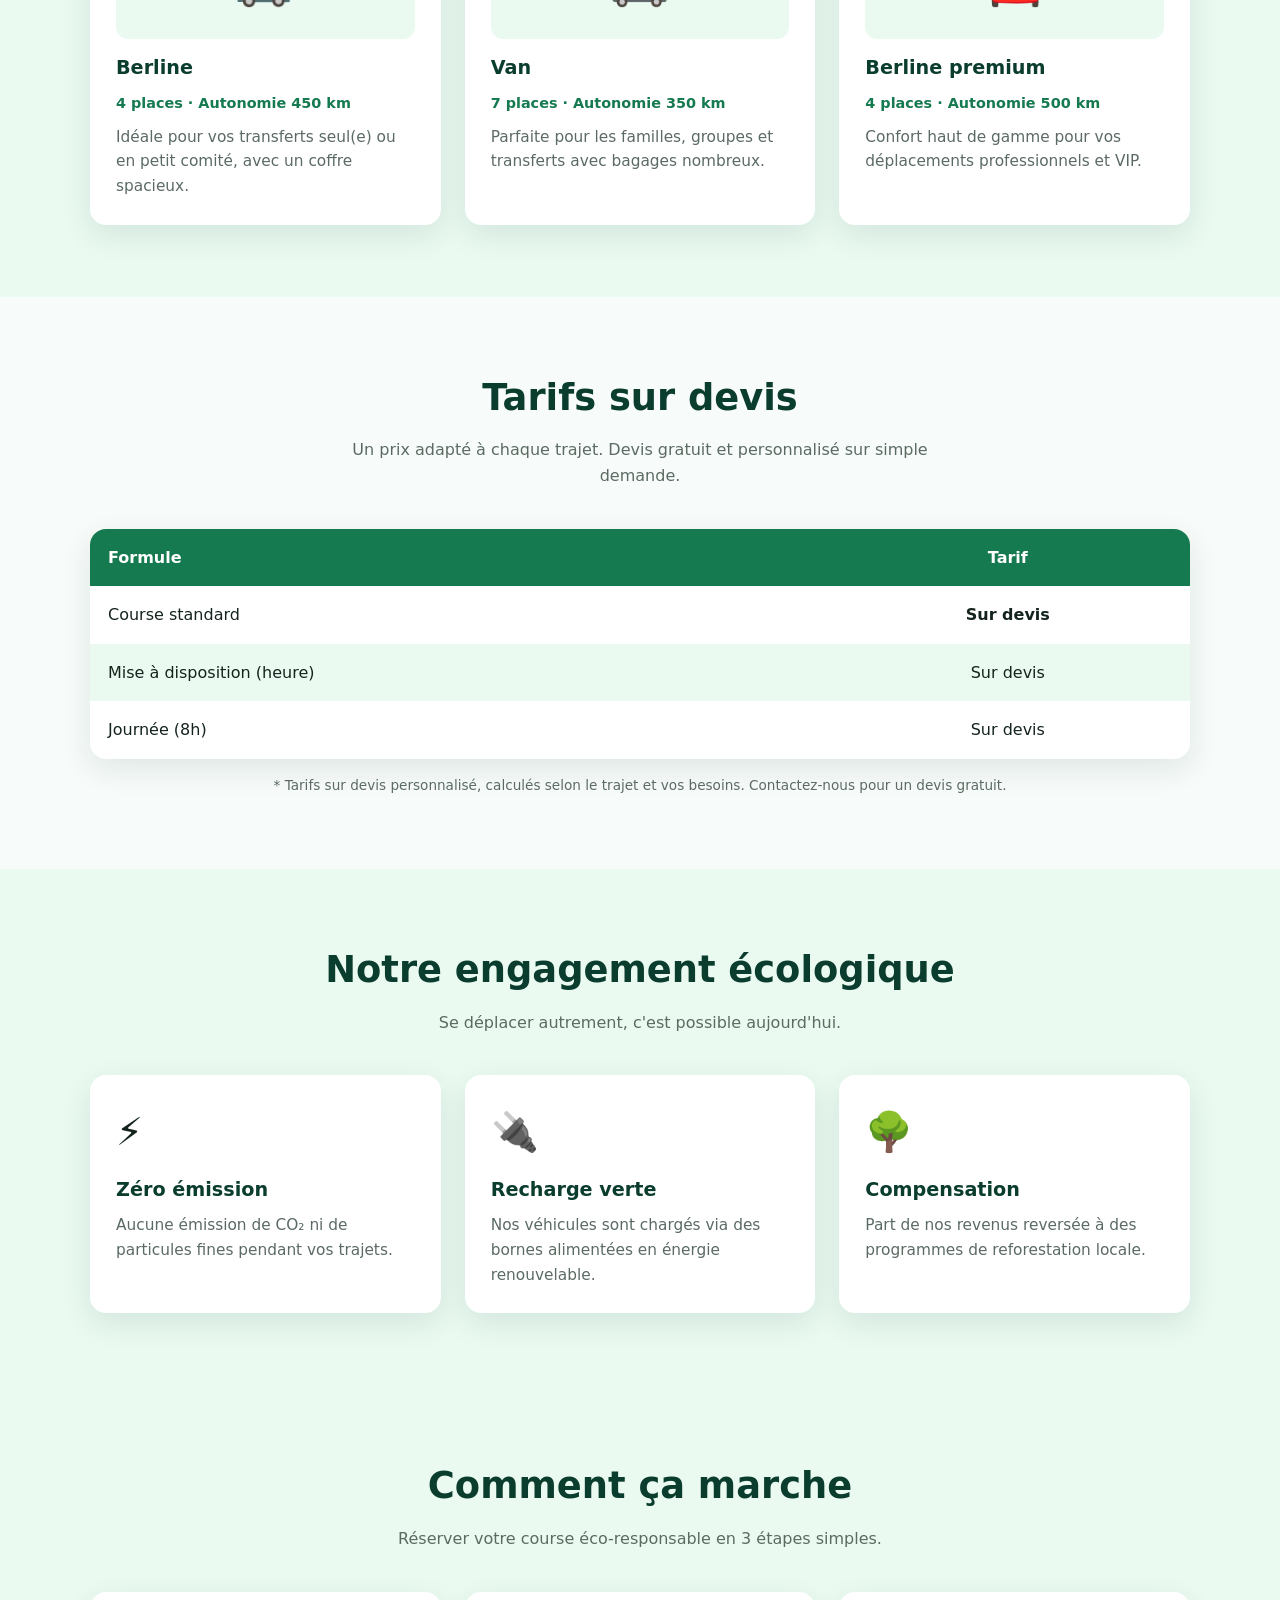
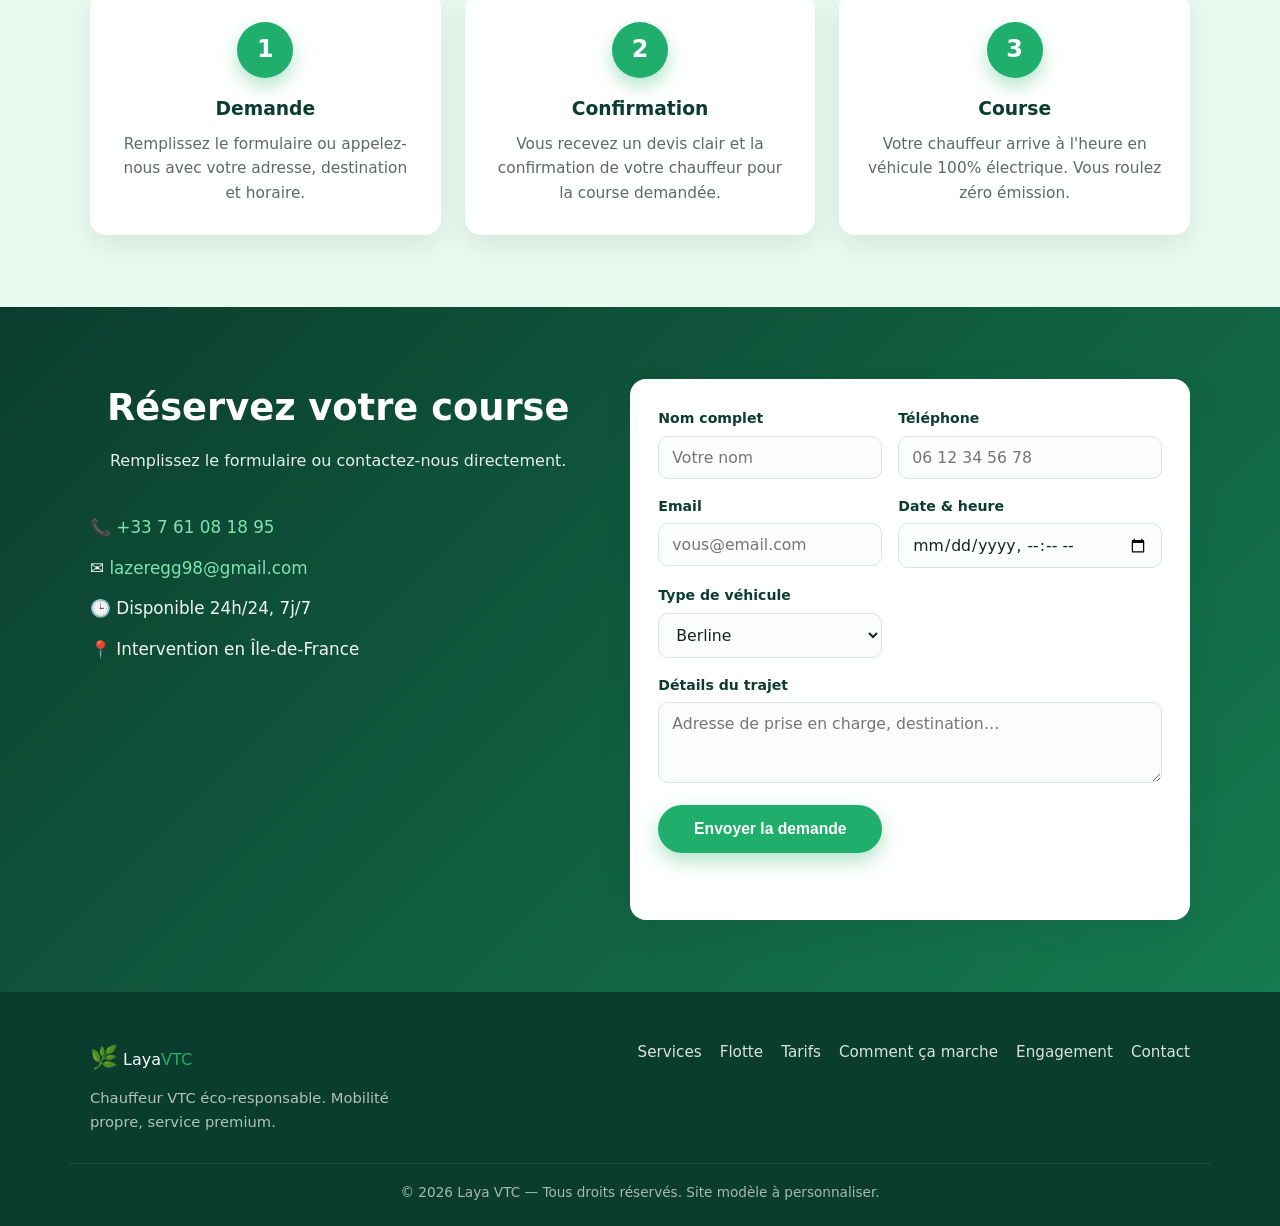
==== commit 68806d5b: "Retrait 'électrique' véhicules + tarif 2€/km remplacé par 'sur devis'" ====
--- a/index.html
+++ b/index.html
@@ -96,18 +96,18 @@
   <!-- ===== FLOTTE ===== -->
   <section class="section section-alt" id="flotte">
     <div class="container">
-      <h2 class="section-title">Notre flotte électrique</h2>
-      <p class="section-sub">Des véhicules récents, 100% électriques, entretenus avec soin.</p>
+      <h2 class="section-title">Notre flotte</h2>
+      <p class="section-sub">Des véhicules récents, entretenus avec soin.</p>
       <div class="grid grid-3">
         <article class="fleet-card">
           <div class="fleet-img">🚙</div>
-          <h3>Berline électrique</h3>
+          <h3>Berline</h3>
           <p class="fleet-meta">4 places · Autonomie 450 km</p>
           <p>Idéale pour vos transferts seul(e) ou en petit comité, avec un coffre spacieux.</p>
         </article>
         <article class="fleet-card">
           <div class="fleet-img">🚐</div>
-          <h3>Van électrique</h3>
+          <h3>Van</h3>
           <p class="fleet-meta">7 places · Autonomie 350 km</p>
           <p>Parfaite pour les familles, groupes et transferts avec bagages nombreux.</p>
         </article>
@@ -124,8 +124,8 @@
   <!-- ===== TARIFS ===== -->
   <section class="section" id="tarifs">
     <div class="container">
-      <h2 class="section-title">Tarif : 2 € par kilomètre</h2>
-      <p class="section-sub">Un prix simple et transparent, au kilomètre parcouru — sans supplément caché.</p>
+      <h2 class="section-title">Tarifs sur devis</h2>
+      <p class="section-sub">Un prix adapté à chaque trajet. Devis gratuit et personnalisé sur simple demande.</p>
       <div class="table-wrap">
         <table class="tarifs">
           <thead>
@@ -135,14 +135,13 @@
             </tr>
           </thead>
           <tbody>
-            <tr><td>Tarif kilométrique</td><td><strong>2 € / km</strong></td></tr>
-            <tr><td>Prise en charge minimum</td><td>15 €</td></tr>
-            <tr><td>Mise à disposition (heure)</td><td>40 €</td></tr>
-            <tr><td>Journée (8h)</td><td>290 €</td></tr>
+            <tr><td>Course standard</td><td><strong>Sur devis</strong></td></tr>
+            <tr><td>Mise à disposition (heure)</td><td>Sur devis</td></tr>
+            <tr><td>Journée (8h)</td><td>Sur devis</td></tr>
           </tbody>
         </table>
       </div>
-      <p class="note">* Tarif de 2 € par kilomètre, calculé sur le trajet. Devis personnalisé et gratuit sur simple demande.</p>
+      <p class="note">* Tarifs sur devis personnalisé, calculés selon le trajet et vos besoins. Contactez-nous pour un devis gratuit.</p>
     </div>
   </section>
 
@@ -185,7 +184,7 @@
         <div class="step-card">
           <div class="step-num">2</div>
           <h3>Confirmation</h3>
-          <p>Vous recevez un devis clair au tarif de 2 € / km et la confirmation de votre chauffeur.</p>
+          <p>Vous recevez un devis clair et la confirmation de votre chauffeur pour la course demandée.</p>
         </div>
         <div class="step-card">
           <div class="step-num">3</div>
@@ -229,8 +228,8 @@
         <div class="field">
           <label for="vehicule">Type de véhicule</label>
           <select id="vehicule" name="vehicule">
-            <option value="berline">Berline électrique</option>
-            <option value="van">Van électrique</option>
+            <option value="berline">Berline</option>
+            <option value="van">Van</option>
             <option value="premium">Berline premium</option>
           </select>
         </div>
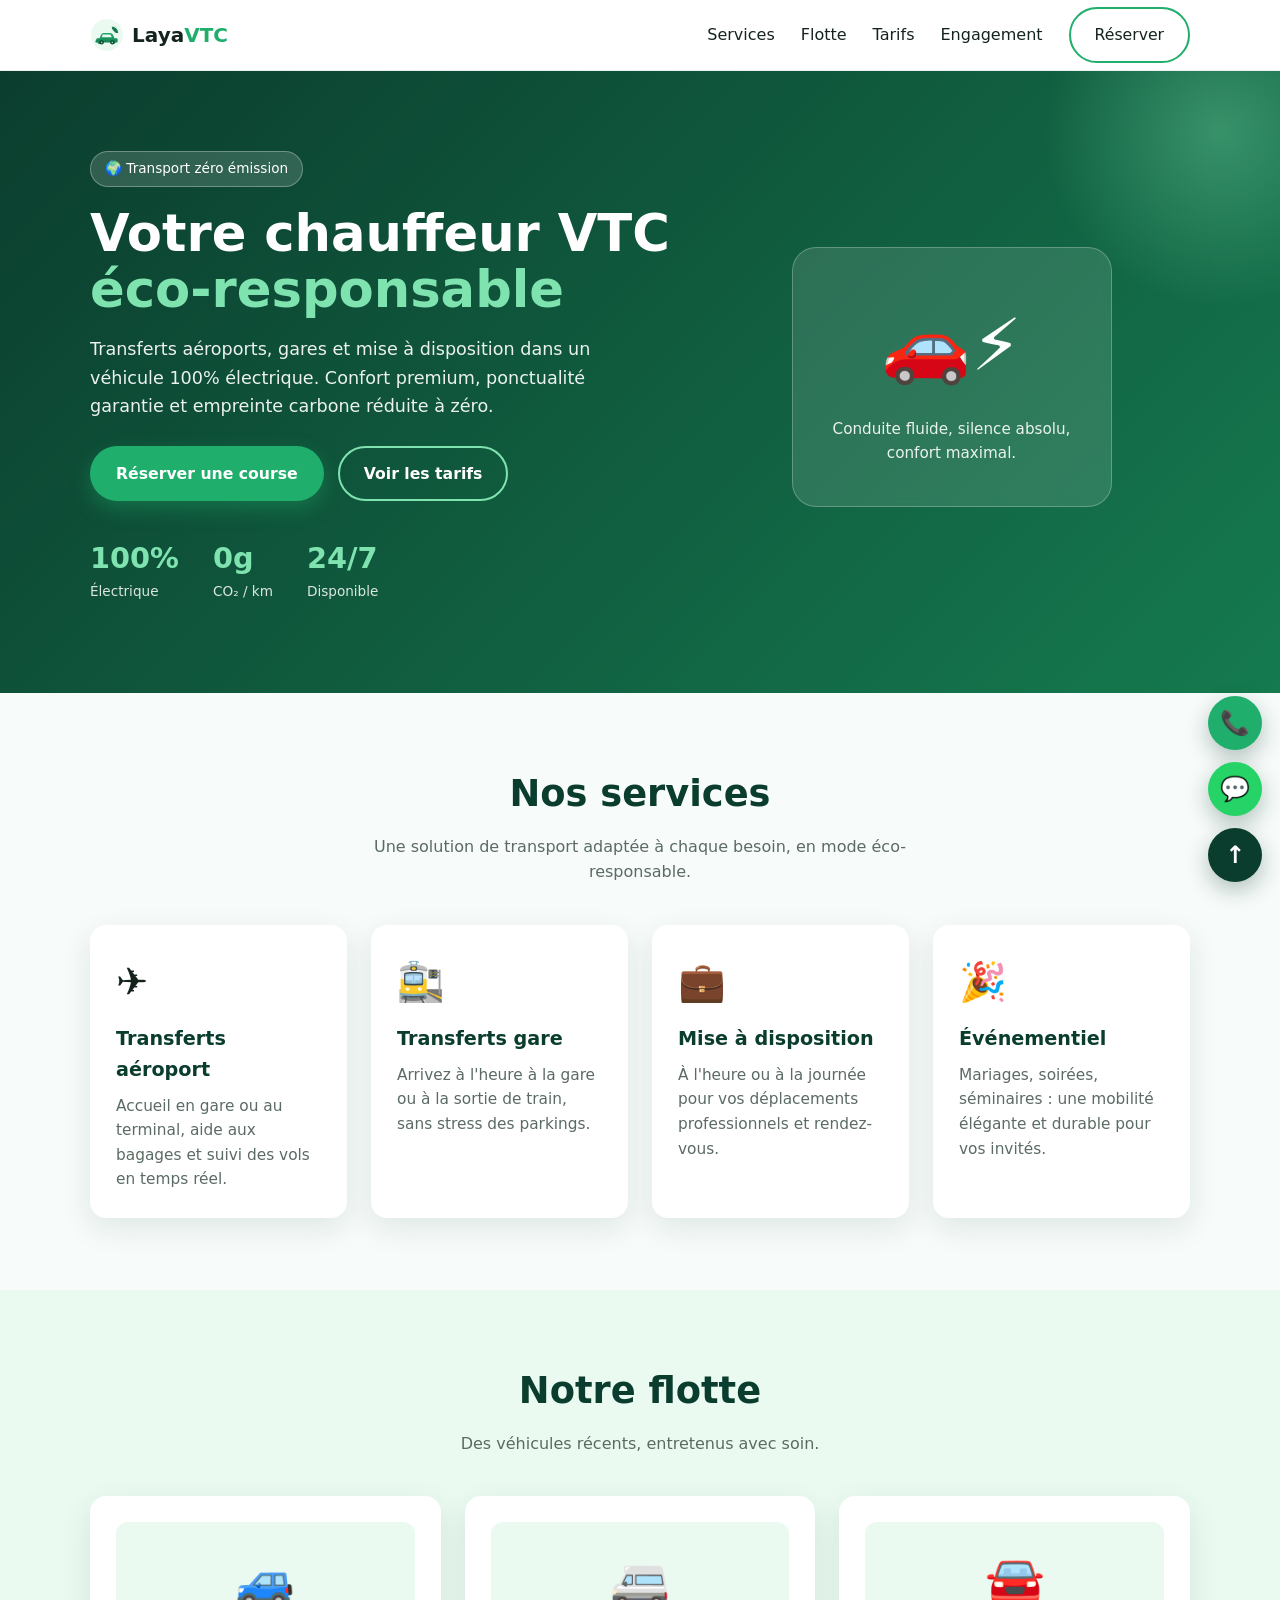
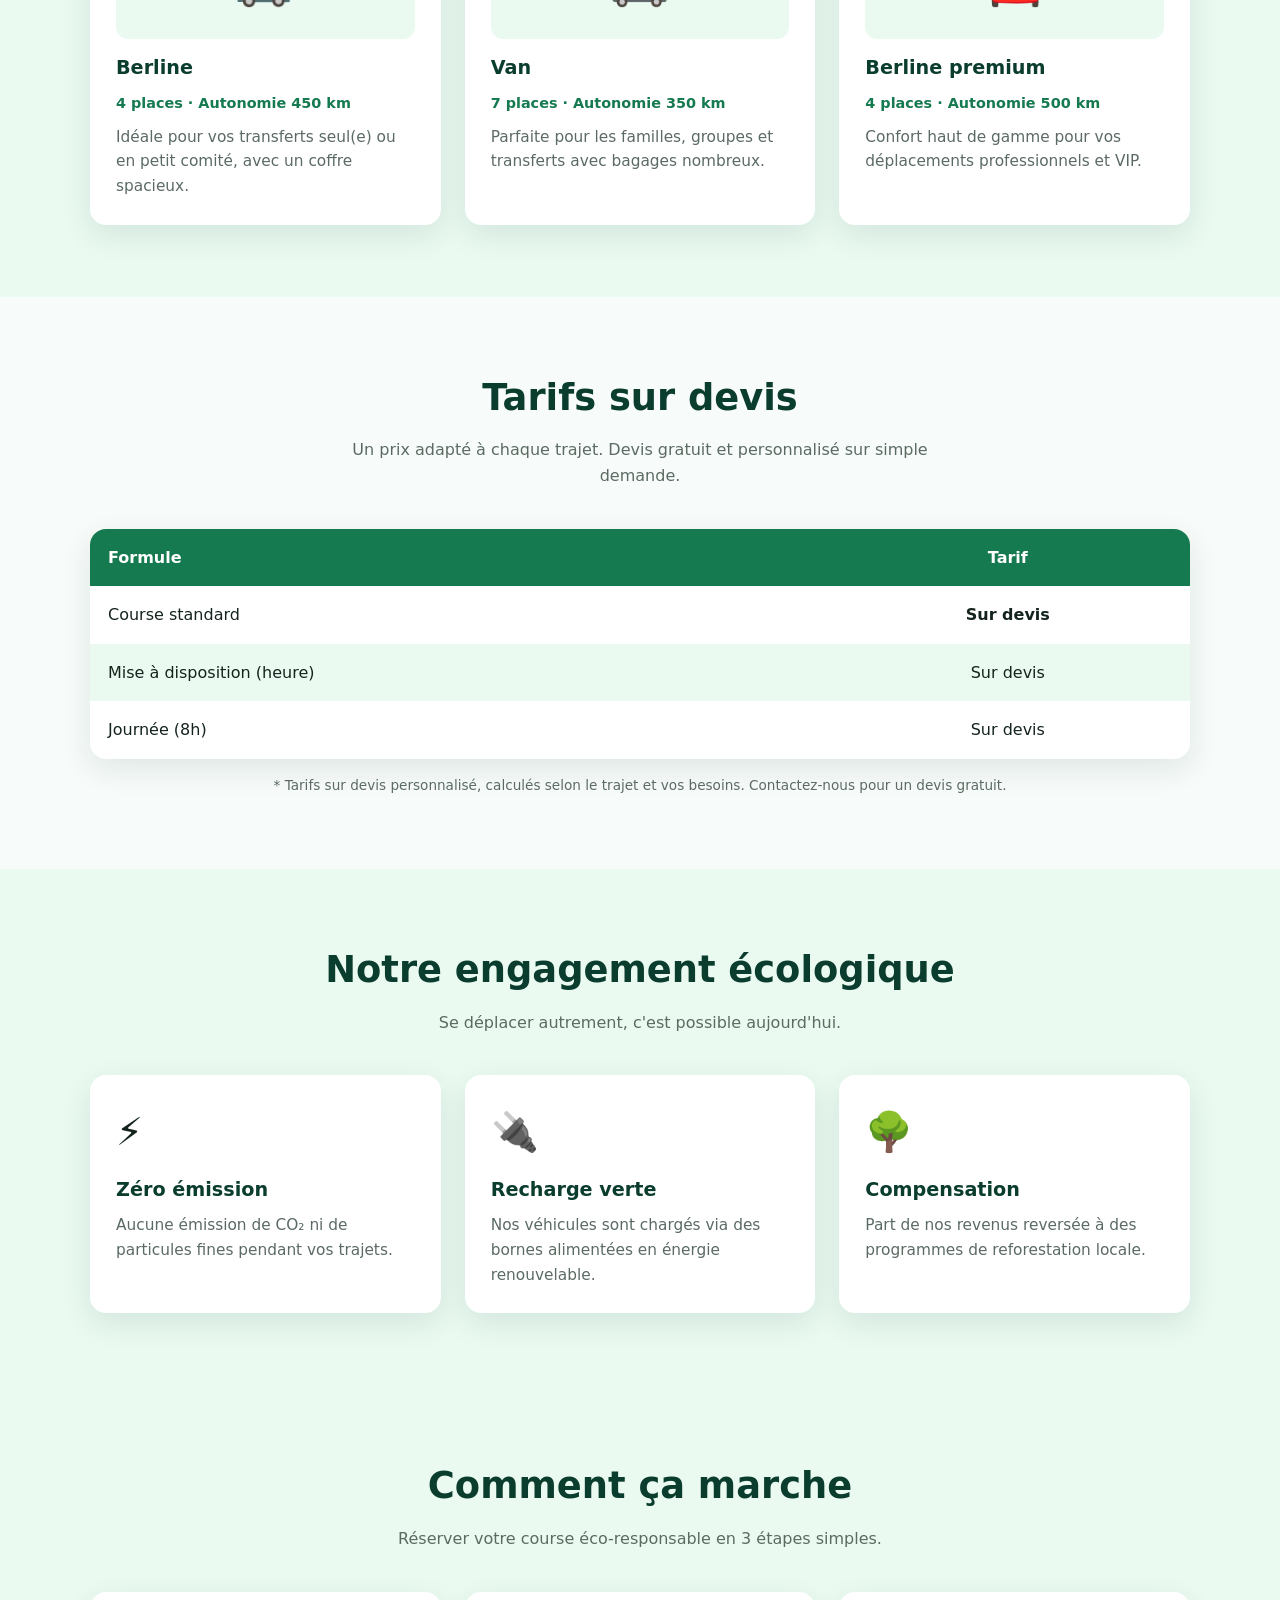
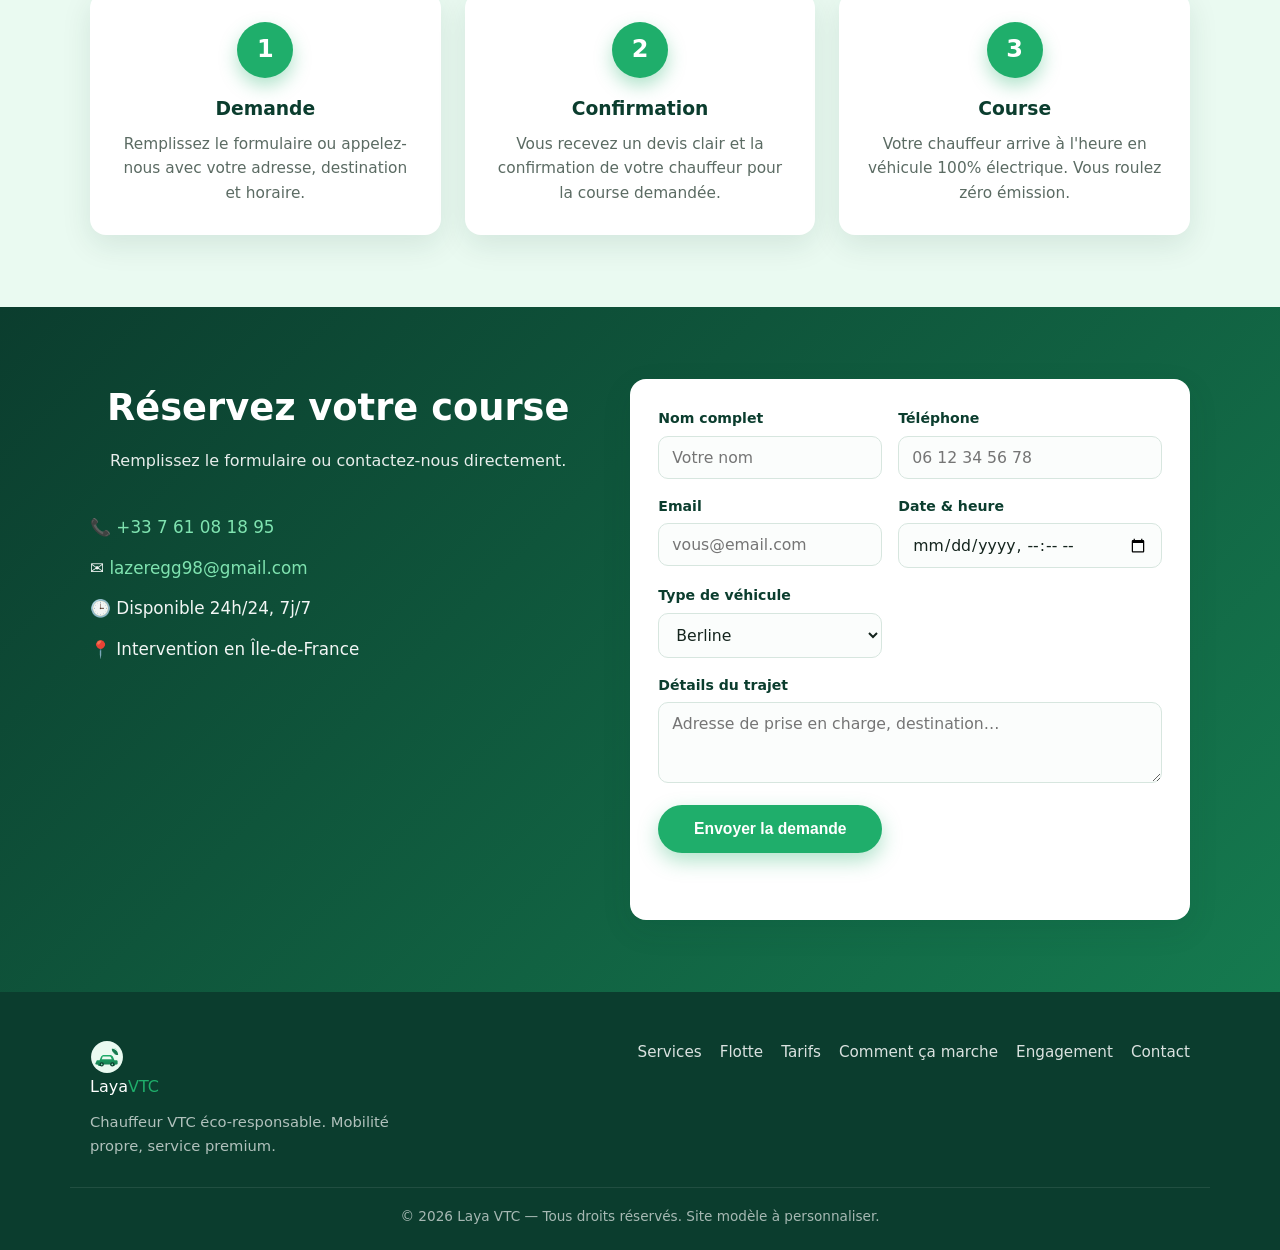
==== commit e72bbd56: "Ajout logo SVG voiture+feuille (header, footer, favicon)" ====
--- a/index.html
+++ b/index.html
@@ -6,12 +6,12 @@
   <meta name="description" content="Laya VTC — Chauffeur VTC éco-responsable. Transferts aéroports, gares et mise à disposition en véhicule 100% électrique. Réservez votre course zéro émission." />
   <title>Laya VTC — Chauffeur VTC éco-responsable en Île-de-France</title>
   <meta property="og:title" content="Laya VTC — Chauffeur VTC éco-responsable" />
-  <meta property="og:description" content="Transferts aéroports, gares et mise à disposition en véhicule 100% électrique. Tarif 2 € / km en Île-de-France." />
+  <meta property="og:description" content="Transferts aéroports, gares et mise à disposition en Île-de-France. Tarifs sur devis, devis gratuit." />
   <meta property="og:type" content="website" />
   <meta property="og:locale" content="fr_FR" />
   <meta name="twitter:card" content="summary" />
   <meta name="theme-color" content="#0b3d2e" />
-  <link rel="icon" href="data:image/svg+xml,%3Csvg xmlns='http://www.w3.org/2000/svg' viewBox='0 0 100 100'%3E%3Ctext y='.9em' font-size='90'%3E%F0%9F%8C%BF%3C/text%3E%3C/svg%3E" />
+  <link rel="icon" href="logo.svg" type="image/svg+xml" />
   <link rel="stylesheet" href="styles.css" />
 </head>
 <body>
@@ -20,7 +20,7 @@
   <header class="site-header" id="top">
     <div class="container nav">
       <a href="#top" class="logo">
-        <span class="logo-mark">🌿</span>
+        <img src="logo.svg" alt="Logo Laya VTC" class="logo-mark" width="34" height="34" />
         <span class="logo-text">Laya<span class="logo-accent">VTC</span></span>
       </a>
       <button class="nav-toggle" aria-label="Ouvrir le menu" aria-expanded="false">☰</button>
@@ -254,7 +254,7 @@
   <footer class="site-footer">
     <div class="container footer-inner">
       <div class="footer-brand">
-        <span class="logo-mark">🌿</span>
+        <img src="logo.svg" alt="Logo Laya VTC" class="logo-mark" width="34" height="34" />
         <span class="logo-text">Laya<span class="logo-accent">VTC</span></span>
         <p>Chauffeur VTC éco-responsable. Mobilité propre, service premium.</p>
       </div>
--- a/styles.css
+++ b/styles.css
@@ -79,7 +79,7 @@
   height: 70px;
 }
 .logo { display: flex; align-items: center; gap: 8px; text-decoration: none; color: var(--ink); font-weight: 700; font-size: 1.25rem; }
-.logo-mark { font-size: 1.4rem; }
+.logo-mark { width: 34px; height: 34px; display: block; }
 .logo-accent { color: var(--green-500); }
 .nav-links { display: flex; align-items: center; gap: 26px; }
 .nav-links a { color: var(--ink); text-decoration: none; font-weight: 500; }
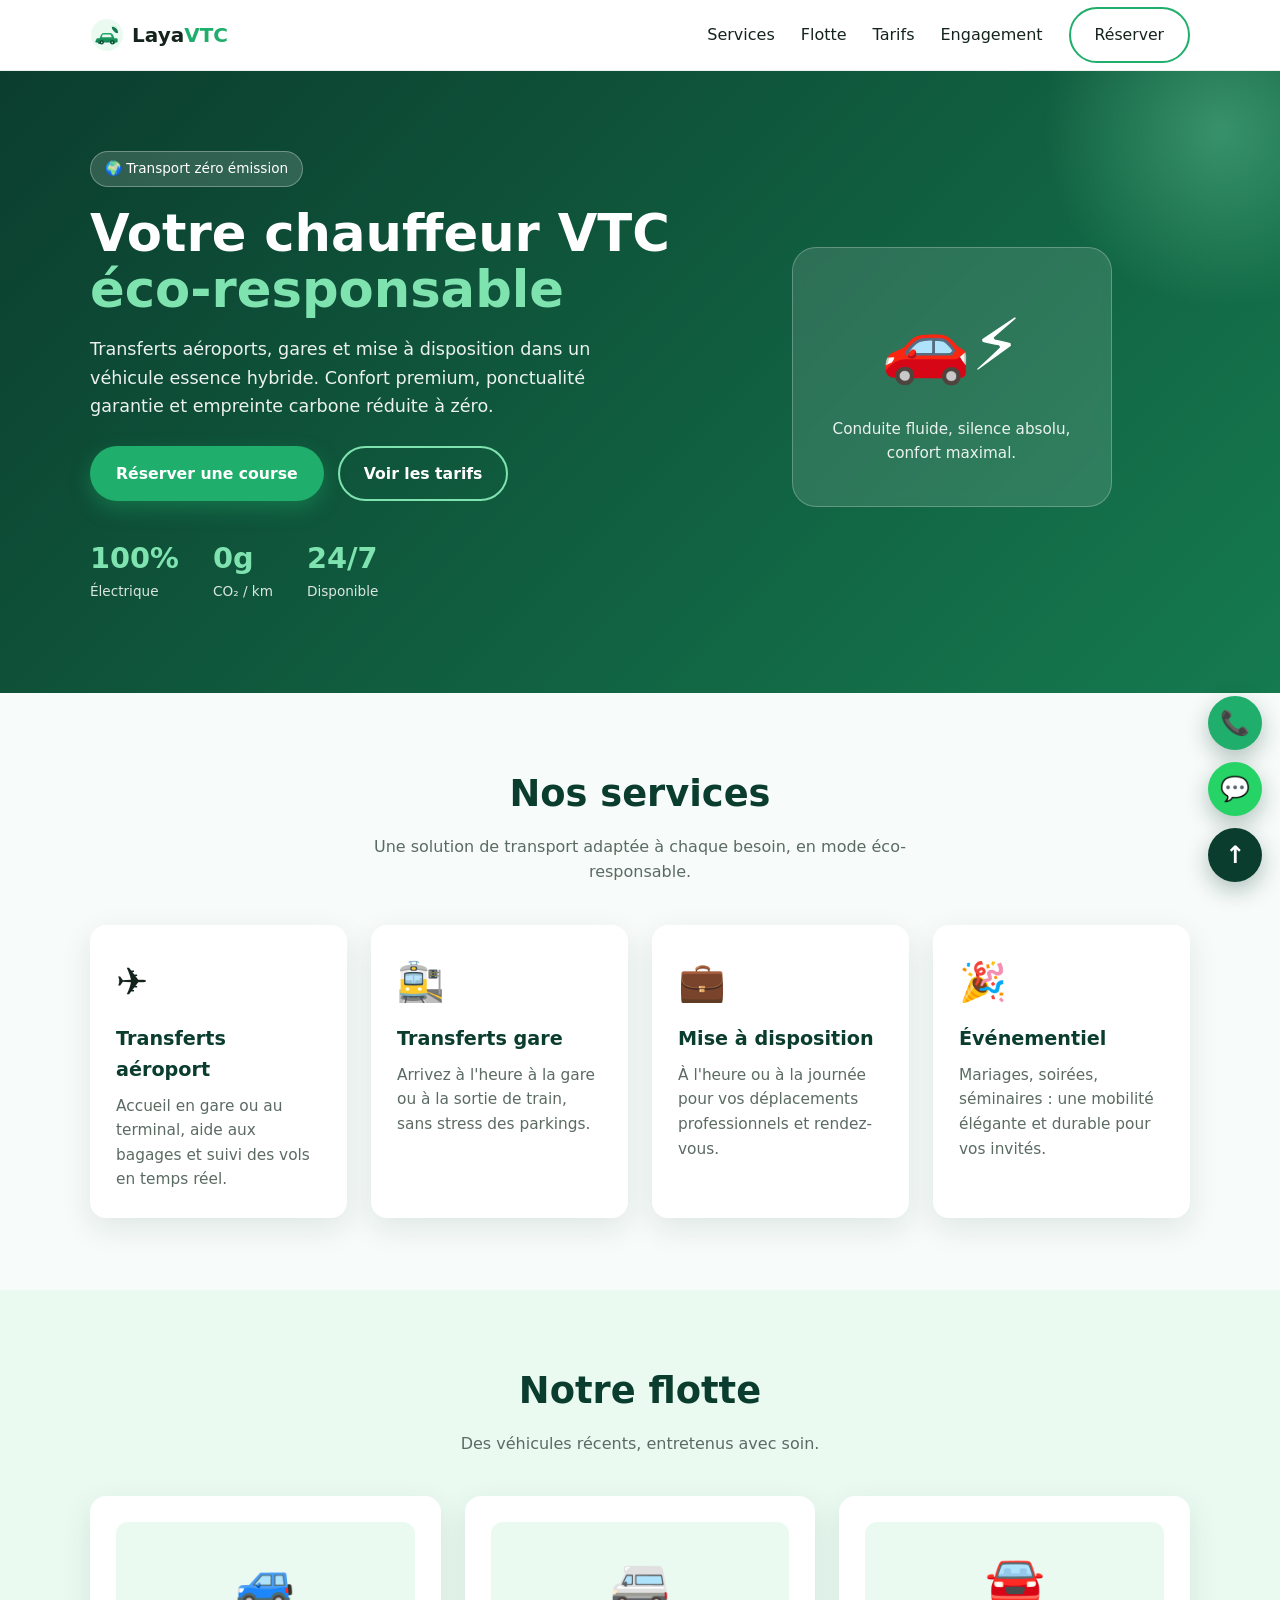
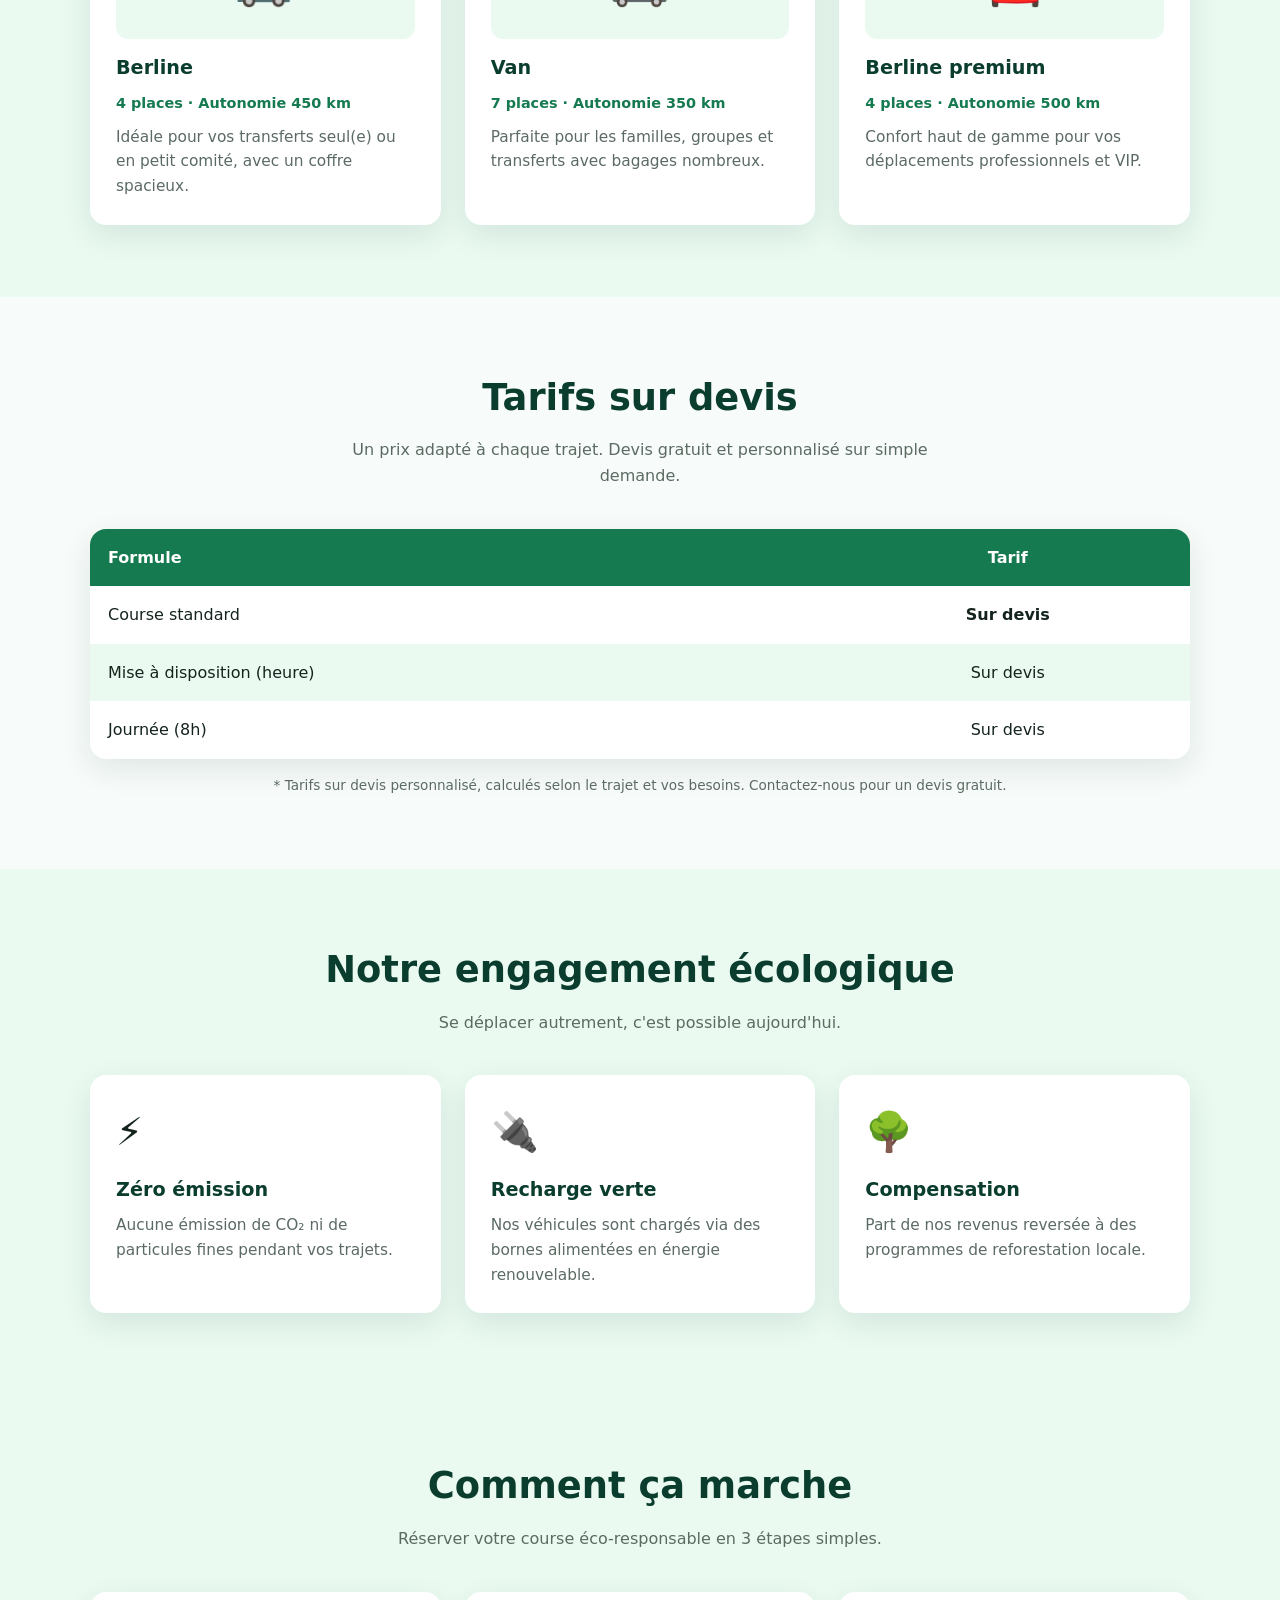
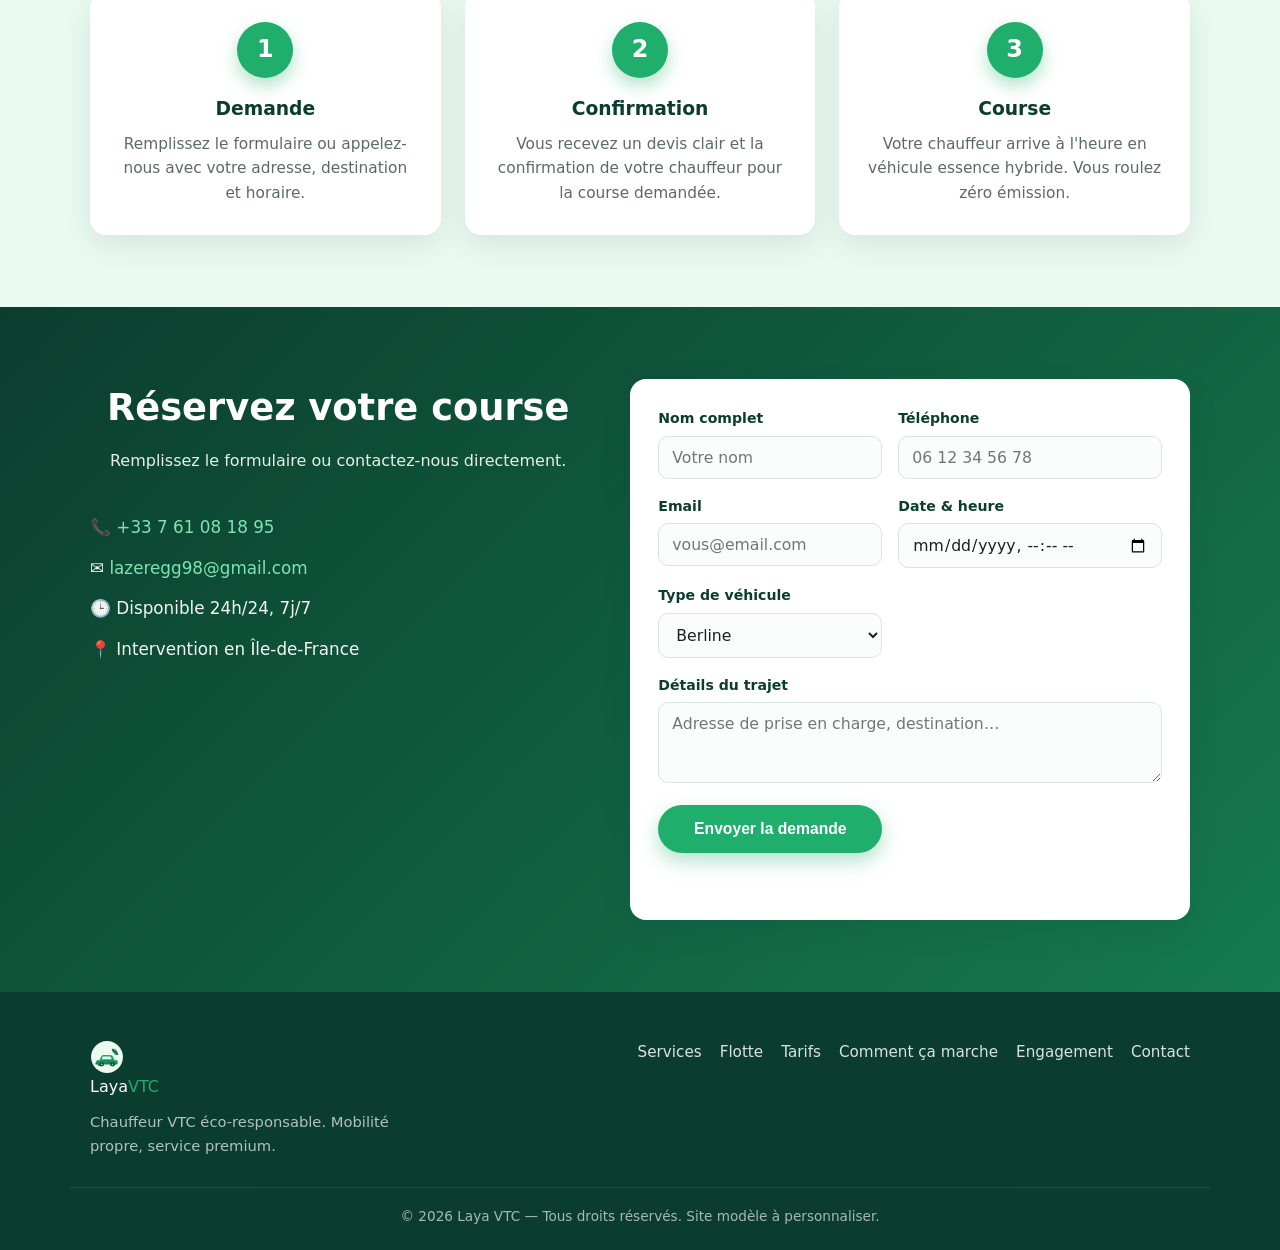
==== commit c5756884: "Remplacement 'électrique' -> 'essence hybride'" ====
--- a/index.html
+++ b/index.html
@@ -3,7 +3,7 @@
 <head>
   <meta charset="UTF-8" />
   <meta name="viewport" content="width=device-width, initial-scale=1.0" />
-  <meta name="description" content="Laya VTC — Chauffeur VTC éco-responsable. Transferts aéroports, gares et mise à disposition en véhicule 100% électrique. Réservez votre course zéro émission." />
+  <meta name="description" content="Laya VTC — Chauffeur VTC éco-responsable. Transferts aéroports, gares et mise à disposition en véhicule essence hybride. Réservez votre course zéro émission." />
   <title>Laya VTC — Chauffeur VTC éco-responsable en Île-de-France</title>
   <meta property="og:title" content="Laya VTC — Chauffeur VTC éco-responsable" />
   <meta property="og:description" content="Transferts aéroports, gares et mise à disposition en Île-de-France. Tarifs sur devis, devis gratuit." />
@@ -41,7 +41,7 @@
         <span class="badge">🌍 Transport zéro émission</span>
         <h1>Votre chauffeur VTC<br /><span class="hl">éco-responsable</span></h1>
         <p class="lead">
-          Transferts aéroports, gares et mise à disposition dans un véhicule 100% électrique.
+          Transferts aéroports, gares et mise à disposition dans un véhicule essence hybride.
           Confort premium, ponctualité garantie et empreinte carbone réduite à zéro.
         </p>
         <div class="hero-actions">
@@ -189,7 +189,7 @@
         <div class="step-card">
           <div class="step-num">3</div>
           <h3>Course</h3>
-          <p>Votre chauffeur arrive à l'heure en véhicule 100% électrique. Vous roulez zéro émission.</p>
+          <p>Votre chauffeur arrive à l'heure en véhicule essence hybride. Vous roulez zéro émission.</p>
         </div>
       </div>
     </div>
